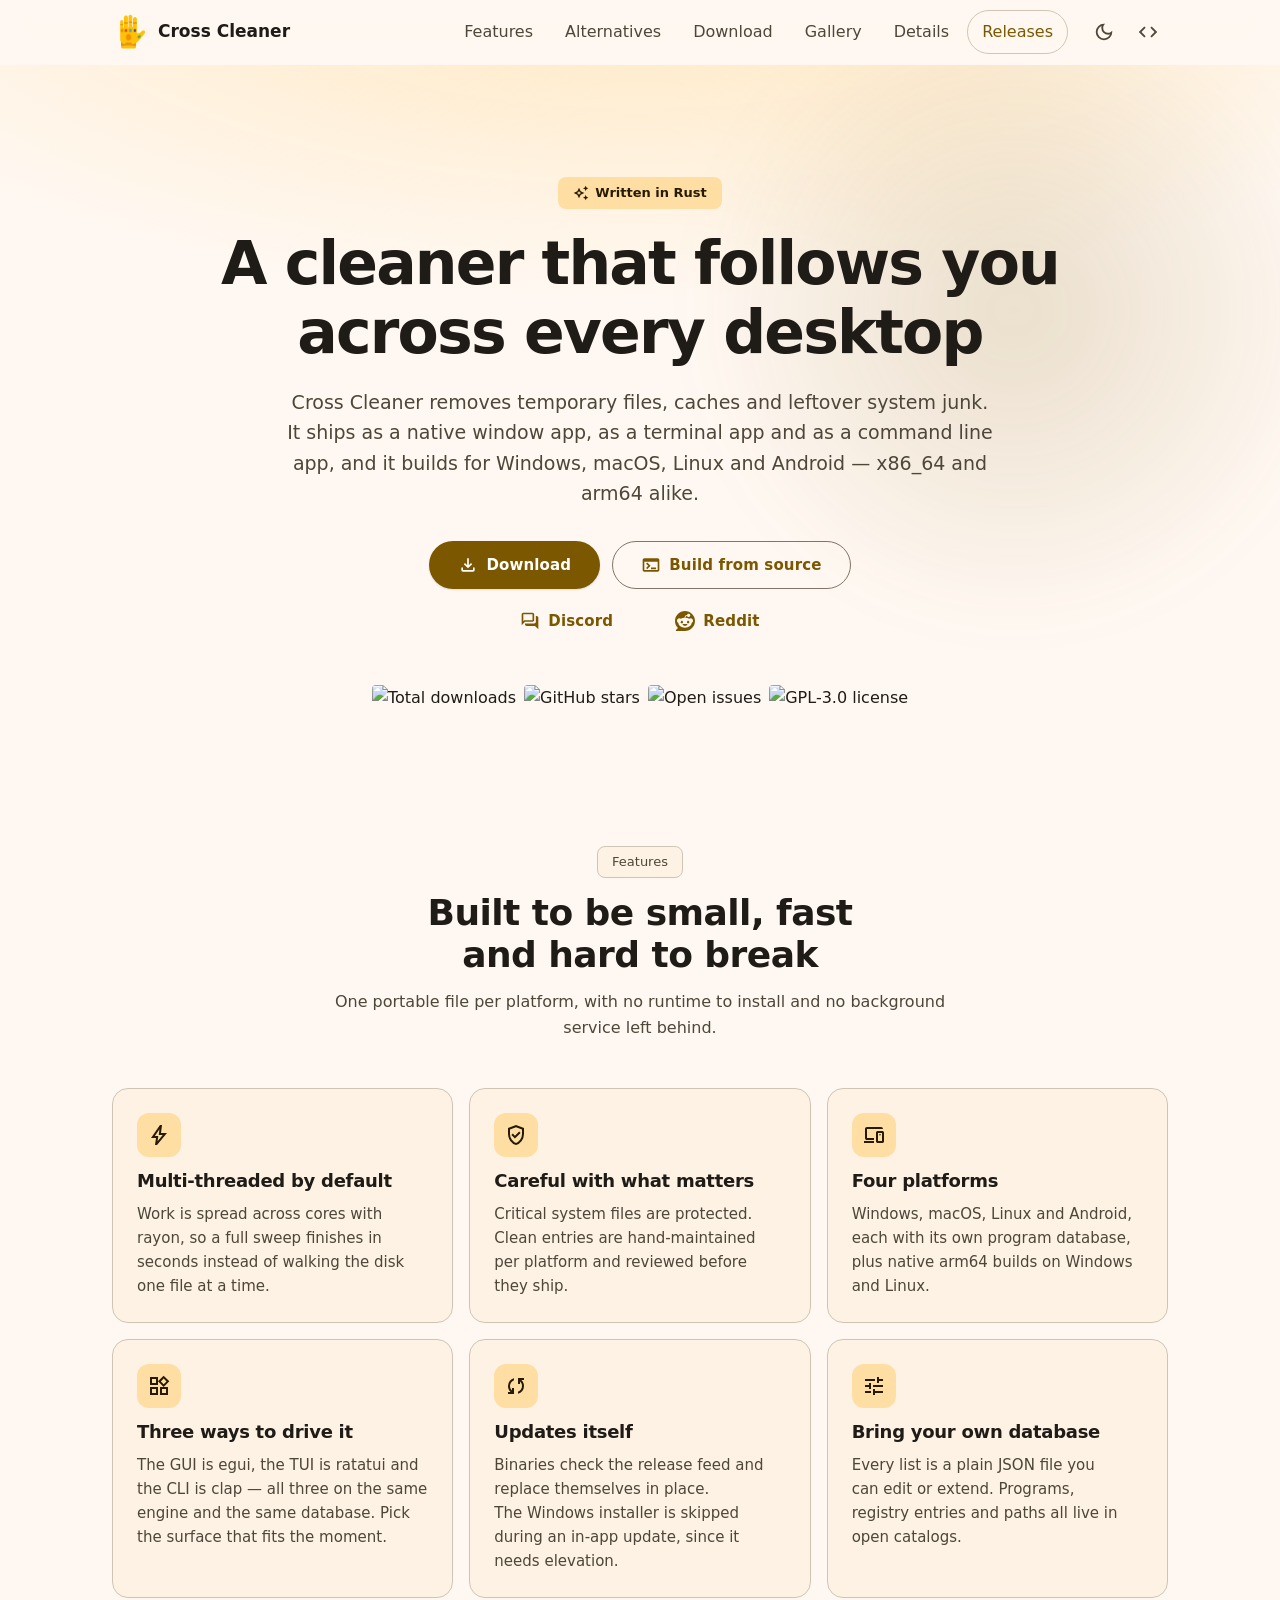
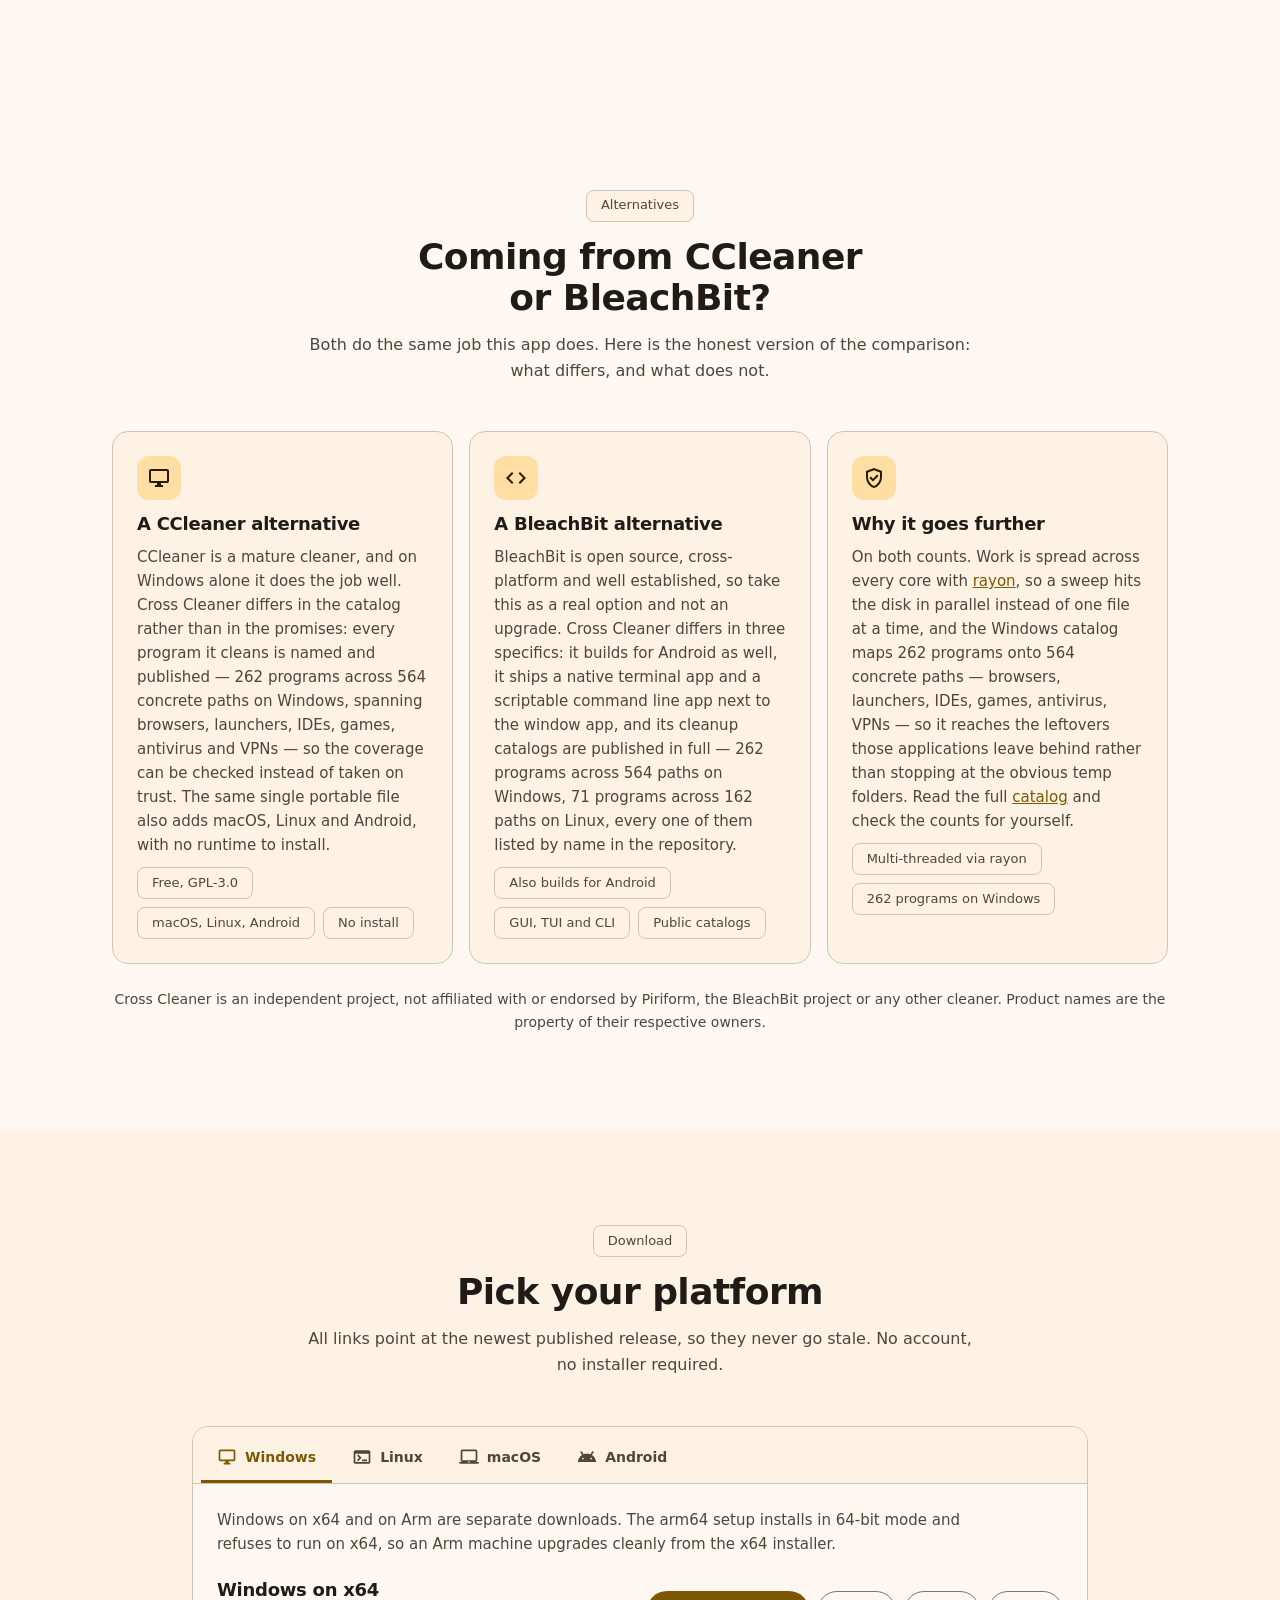
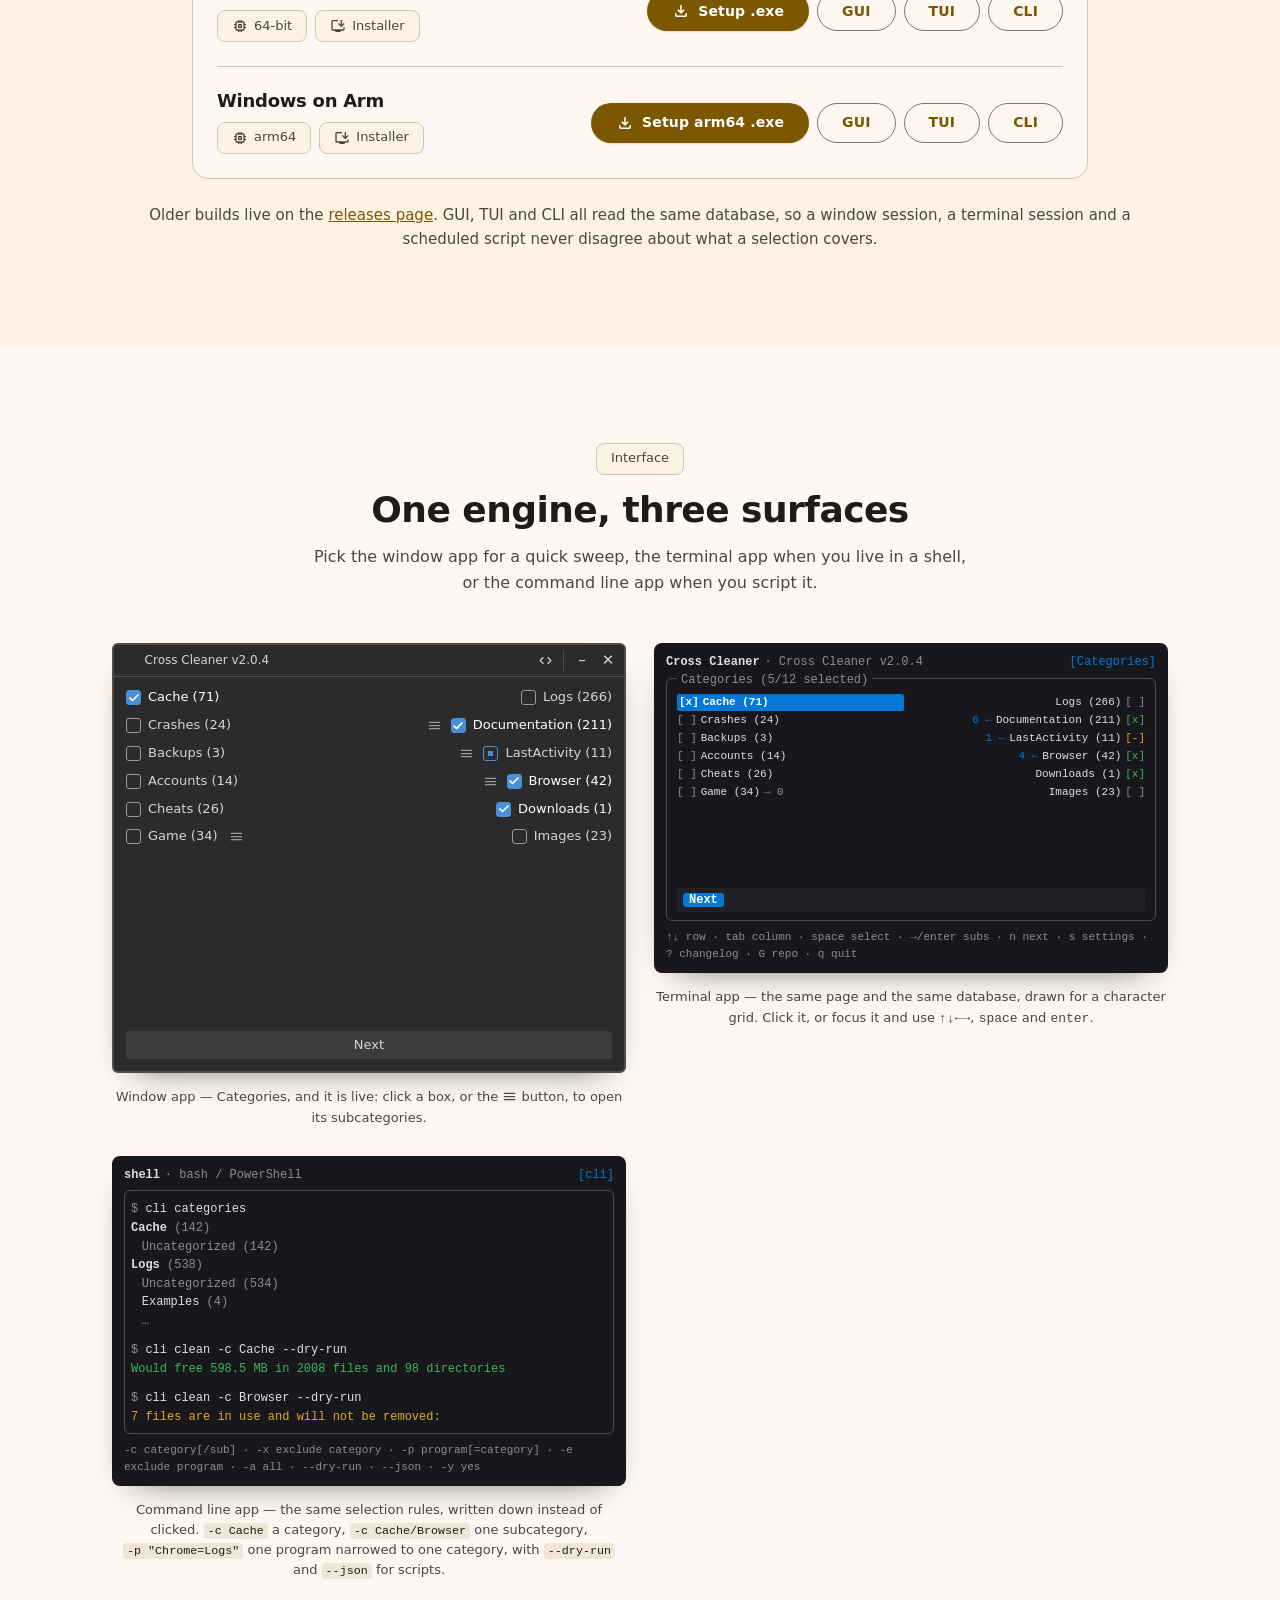
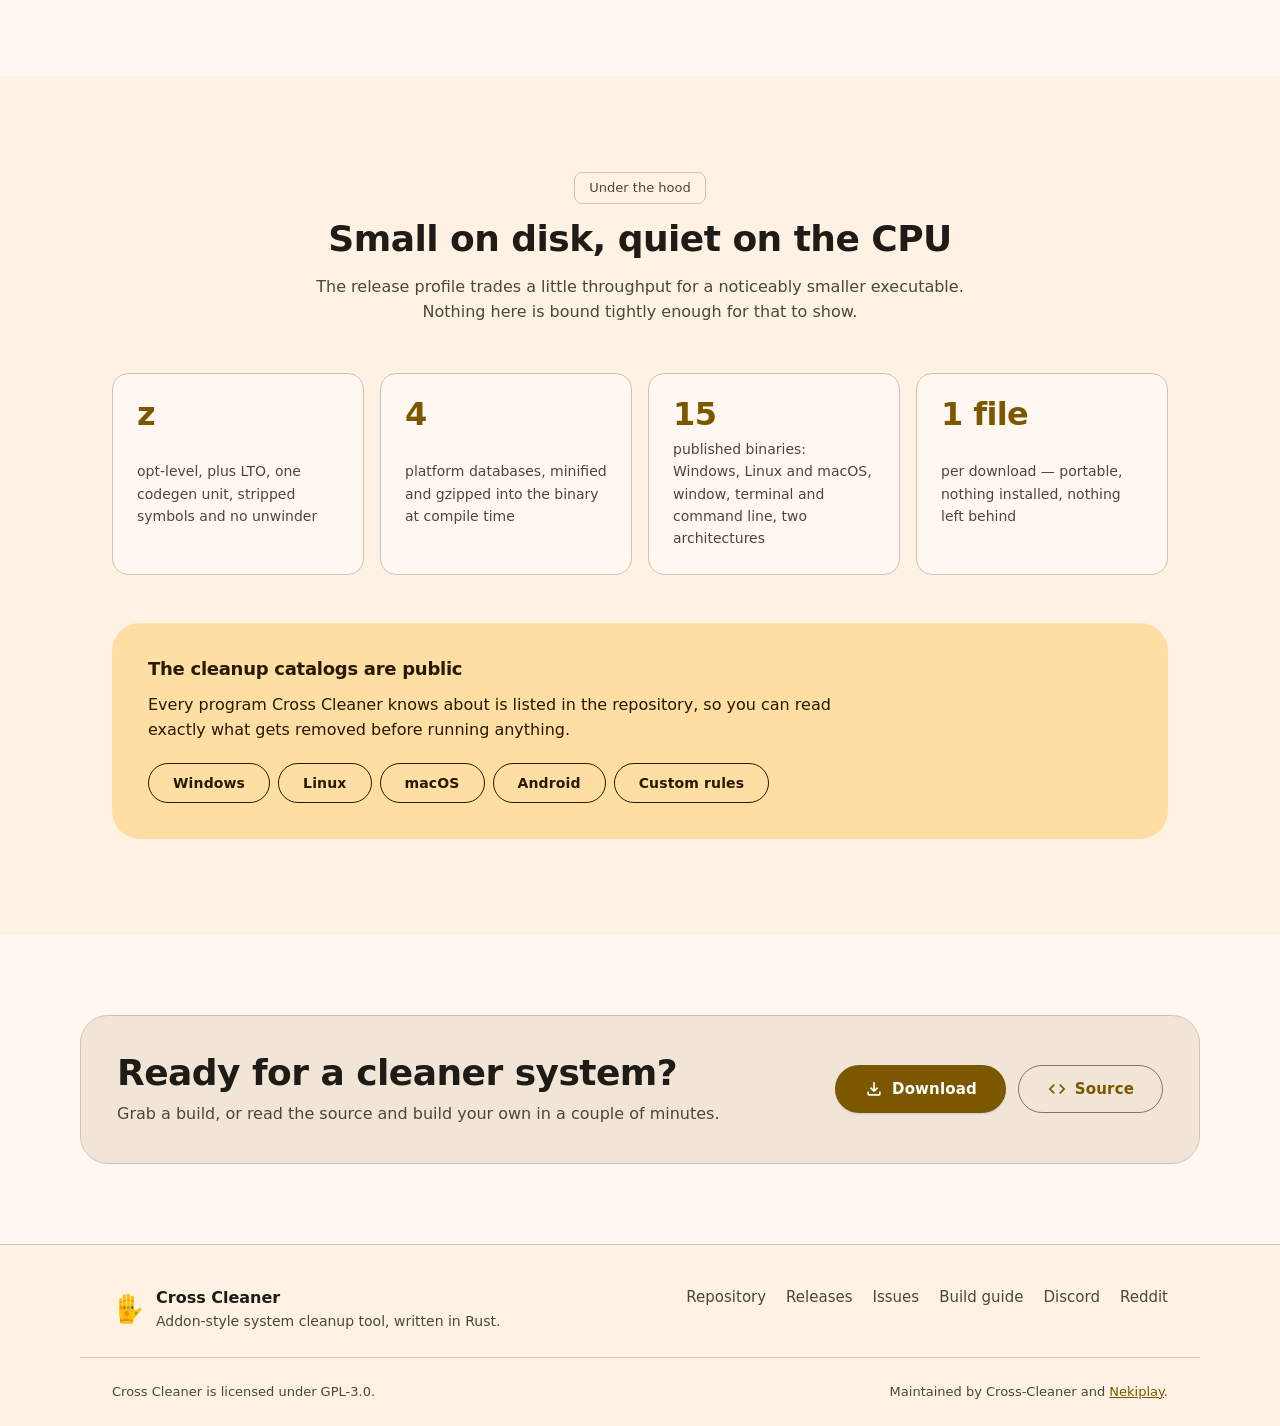
==== index.html @ 39902383 "fix" ====
<!DOCTYPE html>
<html lang="en">
<head>
<meta charset="utf-8">
<meta name="viewport" content="width=device-width, initial-scale=1">
<!-- The title names the two tools people search for when they are already
     looking for a replacement, which is the highest-intent query this page can
     answer. Kept near 50 characters so it survives truncation. -->
<title>Cross Cleaner — CCleaner and BleachBit alternative</title>
<meta name="description" content="A free, open-source CCleaner and BleachBit alternative that removes temporary files, cache and system junk on Windows, macOS, Linux and Android.">

<!-- Keywords, including the "alternative to" queries that describe how people
     actually look for this tool. Google has ignored meta keywords since 2009;
     they are kept because other crawlers still read them, and the same list is
     repeated in the structured data below. Keep it short and honest: stuffing
     it with unrelated terms is what got the tag blacklisted in the first place. -->
<meta name="keywords" content="ccleaner alternative, bleachbit alternative, cross cleaner, system cleaner, disk cleanup, junk file remover, cache cleaner, temporary file remover, windows cleaner, macos cleaner, linux cleaner, android cleaner, portable cleaner, terminal cleaner, command line cleaner, cli cleaner, rust">

<!-- Canonical and indexable: this is the only page on the site, and the
     canonical has to be absolute for crawlers to deduplicate against it. -->
<link rel="canonical" href="https://Cross-Cleaner.github.io">
<meta name="robots" content="index, follow">

<link rel="icon" href="assets/img/icon.png" type="image/png">
<link rel="apple-touch-icon" href="assets/img/icon.png">
<link rel="manifest" href="manifest.webmanifest">
<meta name="theme-color" content="#7B5800">

<!-- Open Graph. Every URL here is absolute: relative og:image and og:url are
     silently dropped by most crawlers, which then cache no preview at all. -->
<meta property="og:type" content="website">
<meta property="og:site_name" content="Cross Cleaner">
<meta property="og:locale" content="en">
<meta property="og:url" content="https://Cross-Cleaner.github.io">
<meta property="og:title" content="Cross Cleaner — CCleaner and BleachBit alternative">
<meta property="og:description" content="A free, open-source alternative to CCleaner and BleachBit that clears temporary files, cache and system junk on Windows, macOS, Linux and Android.">
<meta property="og:image" content="https://Cross-Cleaner.github.io/assets/img/og-image.png">
<meta property="og:image:width" content="1200">
<meta property="og:image:height" content="630">
<meta property="og:image:alt" content="Cross Cleaner — a cross-platform system cleanup tool">

<meta name="twitter:card" content="summary_large_image">
<meta name="twitter:title" content="Cross Cleaner — CCleaner and BleachBit alternative">
<meta name="twitter:description" content="A free, open-source CCleaner and BleachBit alternative for Windows, macOS, Linux and Android. Written in Rust.">
<meta name="twitter:image" content="https://Cross-Cleaner.github.io/assets/img/og-image.png">

<!-- Structured data, so the app can show up as a result rather than as a bare
     link. Version and licence are taken from the repository. -->
<script type="application/ld+json">
{
  "@context": "https://schema.org",
  "@type": "SoftwareApplication",
  "name": "Cross Cleaner",
  "alternateName": "Cross_Cleaner",
  "keywords": "ccleaner alternative, bleachbit alternative, cross cleaner, system cleaner, disk cleanup, junk file remover, cache cleaner, temporary file remover, windows cleaner, macos cleaner, linux cleaner, android cleaner, portable cleaner, terminal cleaner, command line cleaner, cli cleaner, rust",
  "description": "Addon-style system cleanup tool that removes temporary files, cache and other system junk on Windows, macOS, Linux and Android.",
  "url": "https://Cross-Cleaner.github.io",
  "downloadUrl": "https://github.com/Cross-Cleaner/Cross-Cleaner/releases/latest",
  "softwareVersion": "2.0.4",
  "applicationCategory": "UtilitiesApplication",
  "applicationSubCategory": "Disk Cleanup",
  "operatingSystem": "Windows 10, Windows 11, macOS, Linux, Android",
  "programmingLanguage": "Rust",
  "license": "https://github.com/Cross-Cleaner/Cross-Cleaner/blob/main/LICENSE",
  "isAccessibleForFree": true,
  "offers": { "@type": "Offer", "price": "0", "priceCurrency": "USD" },
  "author": { "@type": "Organization", "name": "Cross-Cleaner" },
  "featureList": [
    "Removes temporary files, cache and system junk",
    "Window app, terminal app and command line app",
    "Windows, macOS, Linux and Android",
    "Native x86_64 and arm64 builds",
    "In-app updates",
    "Free and open source under GPL-3.0",
    "Multi-threaded sweeps with rayon for parallel disk access",
    "262 catalogued programs across 564 paths on Windows",
    "Scriptable cleanup with a command line app, including dry runs and JSON output",
    "A lightweight CCleaner alternative",
    "A BleachBit alternative that also covers Android"
  ]
}
</script>

<link rel="stylesheet" href="assets/css/styles.css">
</head>
<body>

<!-- Material Symbols (outlined), inlined so the page never waits on a
     webfont or a CDN. Referenced everywhere as <use href="#i-name">. -->
<svg class="sprite" aria-hidden="true" focusable="false" xmlns="http://www.w3.org/2000/svg">
  <symbol id="i-download" viewBox="0 -960 960 960"><path d="M480-320 280-520l56-58 104 104v-326h80v326l104-104 56 58-200 200ZM240-160q-33 0-56.5-23.5T160-240v-120h80v120h480v-120h80v120q0 33-23.5 56.5T720-160H240Z"/></symbol>
  <symbol id="i-terminal" viewBox="0 -960 960 960"><path d="M160-160q-33 0-56.5-23.5T80-240v-480q0-33 23.5-56.5T160-800h640q33 0 56.5 23.5T880-720v480q0 33-23.5 56.5T800-160H160Zm0-80h640v-400H160v400Zm140-40-56-56 103-104-104-104 57-56 160 160-160 160Zm180 0v-80h240v80H480Z"/></symbol>
  <symbol id="i-forum" viewBox="0 -960 960 960"><path d="M880-80 720-240H320q-33 0-56.5-23.5T240-320v-40h440q33 0 56.5-23.5T760-440v-280h40q33 0 56.5 23.5T880-640v560ZM160-473l47-47h393v-280H160v327ZM80-280v-520q0-33 23.5-56.5T160-880h440q33 0 56.5 23.5T680-800v280q0 33-23.5 56.5T600-440H240L80-280Zm80-240v-280 280Z"/></symbol>
  <!-- Reddit's own mark rather than a Material Symbol: no Material icon
       reads as Reddit the way the logo does, and i-forum is already Discord's.
       Simple Icons (CC0), drawn on a 0 0 24 24 grid instead of the 960 grid the
       symbols above use. A <symbol> keeps its own viewBox, so both scales sit
       side by side without a transform, and fill: currentColor themes it. -->
  <symbol id="i-reddit" viewBox="0 0 24 24"><path d="M12 0C5.373 0 0 5.373 0 12c0 3.314 1.343 6.314 3.515 8.485l-2.286 2.286C.775 23.225 1.097 24 1.738 24H12c6.627 0 12-5.373 12-12S18.627 0 12 0Zm4.388 3.199c1.104 0 1.999.895 1.999 1.999 0 1.105-.895 2-1.999 2-.946 0-1.739-.657-1.947-1.539v.002c-1.147.162-2.032 1.15-2.032 2.341v.007c1.776.067 3.4.567 4.686 1.363.473-.363 1.064-.58 1.707-.58 1.547 0 2.802 1.254 2.802 2.802 0 1.117-.655 2.081-1.601 2.531-.088 3.256-3.637 5.876-7.997 5.876-4.361 0-7.905-2.617-7.998-5.87-.954-.447-1.614-1.415-1.614-2.538 0-1.548 1.255-2.802 2.803-2.802.645 0 1.239.218 1.712.585 1.275-.79 2.881-1.291 4.64-1.365v-.01c0-1.663 1.263-3.034 2.88-3.207.188-.911.993-1.595 1.959-1.595Zm-8.085 8.376c-.784 0-1.459.78-1.506 1.797-.047 1.016.64 1.429 1.426 1.429.786 0 1.371-.369 1.418-1.385.047-1.017-.553-1.841-1.338-1.841Zm7.406 0c-.786 0-1.385.824-1.338 1.841.047 1.017.634 1.385 1.418 1.385.785 0 1.473-.413 1.426-1.429-.046-1.017-.721-1.797-1.506-1.797Zm-3.703 4.013c-.974 0-1.907.048-2.77.135-.147.015-.241.168-.183.305.483 1.154 1.622 1.964 2.953 1.964 1.33 0 2.47-.81 2.953-1.964.057-.137-.037-.29-.184-.305-.863-.087-1.795-.135-2.769-.135Z"/></symbol>
  <symbol id="i-auto_awesome" viewBox="0 -960 960 960"><path d="m760-600-50-110-110-50 110-50 50-110 50 110 110 50-110 50-50 110Zm0 560-50-110-110-50 110-50 50-110 50 110 110 50-110 50-50 110ZM360-160 260-380 40-480l220-100 100-220 100 220 220 100-220 100-100 220Zm0-194 40-86 86-40-86-40-40-86-40 86-86 40 86 40 40 86Zm0-126Z"/></symbol>
  <symbol id="i-bolt" viewBox="0 -960 960 960"><path d="m422-232 207-248H469l29-227-185 267h139l-30 208ZM320-80l40-280H160l360-520h80l-40 320h240L400-80h-80Zm151-390Z"/></symbol>
  <symbol id="i-verified_user" viewBox="0 -960 960 960"><path d="m438-338 226-226-57-57-169 169-84-84-57 57 141 141Zm42 258q-139-35-229.5-159.5T160-516v-244l320-120 320 120v244q0 152-90.5 276.5T480-80Zm0-84q104-33 172-132t68-220v-189l-240-90-240 90v189q0 121 68 220t172 132Zm0-316Z"/></symbol>
  <symbol id="i-devices" viewBox="0 -960 960 960"><path d="M480-540ZM80-160v-80h400v80H80Zm120-120q-33 0-56.5-23.5T120-360v-360q0-33 23.5-56.5T200-800h560q33 0 56.5 23.5T840-720H200v360h280v80H200Zm600 40v-320H640v320h160Zm-180 80q-25 0-42.5-17.5T560-220v-360q0-25 17.5-42.5T620-640h200q25 0 42.5 17.5T880-580v360q0 25-17.5 42.5T820-160H620Zm100-300q13 0 21.5-9t8.5-21q0-13-8.5-21.5T720-520q-12 0-21 8.5t-9 21.5q0 12 9 21t21 9Zm0 60Z"/></symbol>
  <symbol id="i-widgets" viewBox="0 -960 960 960"><path d="M666-440 440-666l226-226 226 226-226 226Zm-546-80v-320h320v320H120Zm400 400v-320h320v320H520Zm-400 0v-320h320v320H120Zm80-480h160v-160H200v160Zm467 48 113-113-113-113-113 113 113 113Zm-67 352h160v-160H600v160Zm-400 0h160v-160H200v160Zm160-400Zm194-65ZM360-360Zm240 0Z"/></symbol>
  <symbol id="i-sync" viewBox="0 -960 960 960"><path d="M160-160v-80h110l-16-14q-52-46-73-105t-21-119q0-111 66.5-197.5T400-790v84q-72 26-116 88.5T240-478q0 45 17 87.5t53 78.5l10 10v-98h80v240H160Zm400-10v-84q72-26 116-88.5T720-482q0-45-17-87.5T650-648l-10-10v98h-80v-240h240v80H690l16 14q49 49 71.5 106.5T800-482q0 111-66.5 197.5T560-170Z"/></symbol>
  <symbol id="i-tune" viewBox="0 -960 960 960"><path d="M440-120v-240h80v80h320v80H520v80h-80Zm-320-80v-80h240v80H120Zm160-160v-80H120v-80h160v-80h80v240h-80Zm160-80v-80h400v80H440Zm160-160v-240h80v80h160v80H680v80h-80Zm-480-80v-80h400v80H120Z"/></symbol>
  <symbol id="i-desktop_windows" viewBox="0 -960 960 960"><path d="M320-120v-80h80v-80H160q-33 0-56.5-23.5T80-360v-400q0-33 23.5-56.5T160-840h640q33 0 56.5 23.5T880-760v400q0 33-23.5 56.5T800-280H560v80h80v80H320ZM160-360h640v-400H160v400Zm0 0v-400 400Z"/></symbol>
  <symbol id="i-laptop_mac" viewBox="0 -960 960 960"><path d="M80-160q-33 0-56.5-23.5T0-240h160q-33 0-56.5-23.5T80-320v-440q0-33 23.5-56.5T160-840h640q33 0 56.5 23.5T880-760v440q0 33-23.5 56.5T800-240h160q33 0 56.5 23.5T880-160H80Zm428.5-51.5Q520-223 520-240t-11.5-28.5Q497-280 480-280t-28.5 11.5Q440-257 440-240t11.5 28.5Q463-200 480-200t28.5-11.5ZM160-320h640v-440H160v440Zm0 0v-440 440Z"/></symbol>
  <symbol id="i-android" viewBox="0 -960 960 960"><path d="M40-240q10-105 64-191t139-140l-77-129q-9-14-4.5-30t18.5-24q14-9 30-5t24 18l80 133q38-16 79.5-24t86.5-8q45 0 86.5 8t79.5 24l80-133q8-14 24-18t30 5q14 8 18 24t-4 30l-77 129q85 54 139 140t64 191H40Zm680.5-151.5Q722-409 711-426t-27-22q-16-5-29 4t-15 26q-2 17 9 34t27.5 22.5Q693-356 706-365t14.5-26.5ZM284-362q16-5 27-22t9.5-34.5Q319-436 306-445t-29.5-3.5Q260-443 249-426t-9 34q2 17 15 26t29 4Z"/></symbol>
  <symbol id="i-memory" viewBox="0 -960 960 960"><path d="M360-360v-240h240v240H360Zm80-80h80v-80h-80v80Zm-80 320v-80h-80q-33 0-56.5-23.5T200-280v-80h-80v-80h80v-80h-80v-80h80v-80q0-33 23.5-56.5T280-760h80v-80h80v80h80v-80h80v80h80q33 0 56.5 23.5T760-680v80h80v80h-80v80h80v80h-80v80q0 33-23.5 56.5T680-200h-80v80h-80v-80h-80v80h-80Zm320-160v-400H280v400h400ZM480-480Z"/></symbol>
  <symbol id="i-install_desktop" viewBox="0 -960 960 960"><path d="M320-120v-80H160q-33 0-56.5-23.5T80-280v-480q0-33 23.5-56.5T160-840h320v80H160v480h640v-120h80v120q0 33-23.5 56.5T800-200H640v80H320Zm360-280L480-600l56-56 104 103v-287h80v287l104-103 56 56-200 200Z"/></symbol>
  <symbol id="i-phone_android" viewBox="0 -960 960 960"><path d="M280-40q-33 0-56.5-23.5T200-120v-720q0-33 23.5-56.5T280-920h400q33 0 56.5 23.5T760-840v124q18 7 29 22t11 34v80q0 19-11 34t-29 22v404q0 33-23.5 56.5T680-40H280Zm0-80h400v-720H280v720Zm0 0v-720 720Zm228.5-51.5Q520-183 520-200t-11.5-28.5Q497-240 480-240t-28.5 11.5Q440-217 440-200t11.5 28.5Q463-160 480-160t28.5-11.5Z"/></symbol>
  <symbol id="i-light_mode" viewBox="0 -960 960 960"><path d="M565-395q35-35 35-85t-35-85q-35-35-85-35t-85 35q-35 35-35 85t35 85q35 35 85 35t85-35Zm-226.5 56.5Q280-397 280-480t58.5-141.5Q397-680 480-680t141.5 58.5Q680-563 680-480t-58.5 141.5Q563-280 480-280t-141.5-58.5ZM200-440H40v-80h160v80Zm720 0H760v-80h160v80ZM440-760v-160h80v160h-80Zm0 720v-160h80v160h-80ZM256-650l-101-97 57-59 96 100-52 56Zm492 496-97-101 53-55 101 97-57 59Zm-98-550 97-101 59 57-100 96-56-52ZM154-212l101-97 55 53-97 101-59-57Zm326-268Z"/></symbol>
  <symbol id="i-dark_mode" viewBox="0 -960 960 960"><path d="M480-120q-150 0-255-105T120-480q0-150 105-255t255-105q14 0 27.5 1t26.5 3q-41 29-65.5 75.5T444-660q0 90 63 153t153 63q55 0 101-24.5t75-65.5q2 13 3 26.5t1 27.5q0 150-105 255T480-120Zm0-80q88 0 158-48.5T740-375q-20 5-40 8t-40 3q-123 0-209.5-86.5T364-660q0-20 3-40t8-40q-78 32-126.5 102T200-480q0 116 82 198t198 82Zm-10-270Z"/></symbol>
  <symbol id="i-code" viewBox="0 -960 960 960"><path d="M320-240 80-480l240-240 57 57-184 184 183 183-56 56Zm320 0-57-57 184-184-183-183 56-56 240 240-240 240Z"/></symbol>
  <symbol id="i-menu" viewBox="0 -960 960 960"><path d="M120-240v-80h720v80H120Zm0-200v-80h720v80H120Zm0-200v-80h720v80H120Z"/></symbol>
  <symbol id="i-close" viewBox="0 -960 960 960"><path d="m256-200-56-56 224-224-224-224 56-56 224 224 224-224 56 56-224 224 224 224-56 56-224-224-224 224Z"/></symbol>
</svg>

<a class="skip-link" href="#main">Skip to content</a>

<header class="app-bar" id="app-bar">
  <div class="app-bar__inner">
    <a class="brand" href="#top">
      <img class="brand__logo" src="assets/img/icon.png" alt="" width="36" height="36">
      <span class="brand__name">Cross&nbsp;Cleaner</span>
    </a>

    <nav class="nav" id="nav" aria-label="Main">
      <a href="#features">Features</a>
      <a href="#alternatives">Alternatives</a>
      <a href="#download">Download</a>
      <a href="#gallery">Gallery</a>
      <a href="#under-the-hood">Details</a>
      <a class="nav__cta" href="https://github.com/Cross-Cleaner/Cross-Cleaner/releases/latest" rel="noopener">Releases</a>
    </nav>

    <div class="app-bar__actions">
      <button class="icon-btn" id="theme-toggle" type="button" aria-label="Switch theme" title="Switch theme">
        <svg class="icon" aria-hidden="true"><use id="theme-icon" href="#i-light_mode"></use></svg>
      </button>
      <a class="icon-btn" href="https://github.com/Cross-Cleaner/Cross-Cleaner" rel="noopener" aria-label="Cross Cleaner on GitHub" title="GitHub">
        <svg class="icon" aria-hidden="true"><use href="#i-code"></use></svg>
      </a>
      <button class="icon-btn nav-toggle" id="nav-toggle" type="button" aria-label="Open menu" aria-expanded="false" aria-controls="nav">
        <svg class="icon" aria-hidden="true"><use id="nav-icon" href="#i-menu"></use></svg>
      </button>
    </div>
  </div>
  <div class="scroll-progress" id="scroll-progress" aria-hidden="true"><span></span></div>
</header>

<main id="main">

  <!-- ── Hero ─────────────────────────────────────────────── -->
  <section class="hero" id="top">
    <div class="hero__glow" aria-hidden="true"></div>
    <div class="wrap hero__inner">
      <span class="chip chip--eyebrow">
        <svg class="icon" aria-hidden="true"><use href="#i-auto_awesome"></use></svg>
        Written in Rust
      </span>

      <h1 class="hero__title">A cleaner that follows you<br>across every desktop</h1>

      <p class="hero__lead">
        Cross Cleaner removes temporary files, caches and leftover system junk.
        It ships as a native window app, as a terminal app and as a command line
        app, and it builds for Windows, macOS, Linux and Android &mdash; x86_64
        and arm64 alike.
      </p>

      <div class="hero__actions">
        <a class="btn btn--filled btn--lg" href="#download">
          <svg class="icon" aria-hidden="true"><use href="#i-download"></use></svg>Download
        </a>
        <a class="btn btn--outlined btn--lg" href="https://github.com/Cross-Cleaner/Cross-Cleaner" rel="noopener">
          <svg class="icon" aria-hidden="true"><use href="#i-terminal"></use></svg>Build from source
        </a>
        </div>

      <!-- Community links sit on their own row under the two primary actions:
           four buttons on one line crowds the pair that actually matter, and the
           text buttons are quieter by design. -->
      <div class="hero__community">
        <a class="btn btn--text btn--lg" href="https://discord.gg/wmJdUBaztX" rel="noopener">
          <svg class="icon" aria-hidden="true"><use href="#i-forum"></use></svg>Discord
        </a>
        <a class="btn btn--text btn--lg" href="https://www.reddit.com/r/Cross_Cleaner" rel="noopener">
          <svg class="icon" aria-hidden="true"><use href="#i-reddit"></use></svg>Reddit
        </a>
      </div>

      <ul class="badges" aria-label="Project status">
        <li><img src="https://img.shields.io/github/downloads/Cross-Cleaner/Cross-Cleaner/total?label=downloads" alt="Total downloads" loading="lazy"></li>
        <li><img src="https://badgen.net/github/stars/Cross-Cleaner/Cross-Cleaner" alt="GitHub stars" loading="lazy"></li>
        <li><img src="https://img.shields.io/github/issues/Cross-Cleaner/Cross-Cleaner" alt="Open issues" loading="lazy"></li>
        <li><img src="https://img.shields.io/github/license/Cross-Cleaner/Cross-Cleaner?label=license" alt="GPL-3.0 license" loading="lazy"></li>
      </ul>
    </div>
  </section>

  <!-- ── Features ─────────────────────────────────────────── -->
  <section class="section" id="features">
    <div class="wrap">
      <header class="section__head reveal">
        <span class="chip">Features</span>
        <h2>Built to be small, fast and hard to break</h2>
        <p>
          One portable file per platform, with no runtime to install and no
          background service left behind.
        </p>
      </header>

      <div class="grid grid--3">
        <article class="card reveal">
          <span class="card__icon"><svg class="icon" aria-hidden="true"><use href="#i-bolt"></use></svg></span>
          <h3>Multi-threaded by default</h3>
          <p>Work is spread across cores with rayon, so a full sweep finishes in seconds instead of walking the disk one file at a time.</p>
        </article>

        <article class="card reveal">
          <span class="card__icon"><svg class="icon" aria-hidden="true"><use href="#i-verified_user"></use></svg></span>
          <h3>Careful with what matters</h3>
          <p>Critical system files are protected. Clean entries are hand-maintained per platform and reviewed before they ship.</p>
        </article>

        <article class="card reveal">
          <span class="card__icon"><svg class="icon" aria-hidden="true"><use href="#i-devices"></use></svg></span>
          <h3>Four platforms</h3>
          <p>Windows, macOS, Linux and Android, each with its own program database, plus native arm64 builds on Windows and Linux.</p>
        </article>

        <article class="card reveal">
          <span class="card__icon"><svg class="icon" aria-hidden="true"><use href="#i-widgets"></use></svg></span>
          <h3>Three ways to drive it</h3>
          <p>The GUI is egui, the TUI is ratatui and the CLI is clap &mdash; all three on the same engine and the same database. Pick the surface that fits the moment.</p>
        </article>

        <article class="card reveal">
          <span class="card__icon"><svg class="icon" aria-hidden="true"><use href="#i-sync"></use></svg></span>
          <h3>Updates itself</h3>
          <p>Binaries check the release feed and replace themselves in place. The Windows installer is skipped during an in-app update, since it needs elevation.</p>
        </article>

        <article class="card reveal">
          <span class="card__icon"><svg class="icon" aria-hidden="true"><use href="#i-tune"></use></svg></span>
          <h3>Bring your own database</h3>
          <p>Every list is a plain JSON file you can edit or extend. Programs, registry entries and paths all live in open catalogs.</p>
        </article>
      </div>
    </div>
  </section>

  <!-- ── Alternatives ───────────────────────────────────────────────
       A large share of the searches this page can win are people
       comparing Cross Cleaner with the cleaner they already know, so the
       comparison gets its own section instead of a footnote. Both
       projects are named as plain text: no logos, no implied endorsement,
       and every claim is about this project rather than about them.
       BleachBit in particular gets told plainly that it is a fine
       choice, because a page that only ever ranks by trampling its
       competitors reads as spam to everyone and to the search engines. -->
  <section class="section" id="alternatives">
    <div class="wrap">
      <header class="section__head reveal">
        <span class="chip">Alternatives</span>
        <h2>Coming from CCleaner or BleachBit?</h2>
        <p>
          Both do the same job this app does. Here is the honest version of
          the comparison: what differs, and what does not.
        </p>
      </header>

      <div class="grid grid--3">
        <article class="card reveal">
          <span class="card__icon"><svg class="icon" aria-hidden="true"><use href="#i-desktop_windows"></use></svg></span>
          <h3>A CCleaner alternative</h3>
          <p>
            CCleaner is a mature cleaner, and on Windows alone it does the job
            well. Cross Cleaner differs in the catalog rather than in the
            promises: every program it cleans is named and published &mdash; 262
            programs across 564 concrete paths on Windows, spanning browsers,
            launchers, IDEs, games, antivirus and VPNs &mdash; so the coverage
            can be checked instead of taken on trust. The same single portable
            file also adds macOS, Linux and Android, with no runtime to install.
          </p>
          <div class="chips">
            <span class="chip">Free, GPL-3.0</span>
            <span class="chip">macOS, Linux, Android</span>
            <span class="chip">No install</span>
          </div>
        </article>

        <article class="card reveal">
          <span class="card__icon"><svg class="icon" aria-hidden="true"><use href="#i-code"></use></svg></span>
          <h3>A BleachBit alternative</h3>
          <p>
            BleachBit is open source, cross-platform and well established, so
            take this as a real option and not an upgrade. Cross Cleaner
            differs in three specifics: it builds for Android as well, it
            ships a native terminal app and a scriptable command line app next
            to the window app, and its cleanup catalogs are published in full
            &mdash; 262 programs across 564 paths on Windows, 71 programs across
            162 paths on Linux, every one of them listed by name in the
            repository.
          </p>
          <div class="chips">
            <span class="chip">Also builds for Android</span>
            <span class="chip">GUI, TUI and CLI</span>
            <span class="chip">Public catalogs</span>
          </div>
        </article>

        <article class="card reveal">
          <span class="card__icon"><svg class="icon" aria-hidden="true"><use href="#i-verified_user"></use></svg></span>
          <h3>Why it goes further</h3>
          <p>
            On both counts. Work is spread across every core with
            <a href="https://github.com/Cross-Cleaner/Cross-Cleaner" rel="noopener">rayon</a>,
            so a sweep hits the disk in parallel instead of one file at a time,
            and the Windows catalog maps 262 programs onto 564 concrete paths
            &mdash; browsers, launchers, IDEs, games, antivirus, VPNs &mdash;
            so it reaches the leftovers those applications leave behind rather
            than stopping at the obvious temp folders. Read the full
            <a href="https://github.com/Cross-Cleaner/Cross-Cleaner/blob/main/LIST_WINDOWS.md" rel="noopener">catalog</a>
            and check the counts for yourself.
          </p>
          <div class="chips">
            <span class="chip">Multi-threaded via rayon</span>
            <span class="chip">262 programs on Windows</span>
          </div>
        </article>
      </div>

      <!-- The counts live inside the cards rather than in a block of their
           own. They come from the published catalogs, which are regenerated
           from the database itself, so the figures are real and checkable.
           Scope note, since it limits the claim above: the program counts
           are Windows and Linux only. macOS is 1 program / 6 paths and
           Android is 3 / 7, so "cleans more" is true of the Windows and
           Linux catalogs and must not be read as covering all four
           platforms. No speed figure is published anywhere in the repo, so
           the speed claim is made from the implementation (multi-threaded
           work, parallel disk access) instead of a benchmark that does not
           exist. What is claimed about the competitors is deliberately
           absent: neither ships a comparable per-program list, so there is
           nothing on record to compare counts against. -->
      <p class="section__note reveal">
        Cross Cleaner is an independent project, not affiliated with or
        endorsed by Piriform, the BleachBit project or any other cleaner.
        Product names are the property of their respective owners.
      </p>
    </div>
  </section>

  <!-- ── Download ─────────────────────────────────────────── -->
  <section class="section section--alt" id="download">
    <div class="wrap">
      <header class="section__head reveal">
        <span class="chip">Download</span>
        <h2>Pick your platform</h2>
        <p>
          All links point at the newest published release, so they never go
          stale. No account, no installer required.
        </p>
      </header>

      <div class="download reveal">
        <div class="tabs" role="tablist" aria-label="Platforms">
          <button class="tab" type="button" role="tab" id="tab-windows"
                  aria-controls="panel-windows" aria-selected="true" tabindex="0">
            <svg class="icon" aria-hidden="true"><use href="#i-desktop_windows"></use></svg>Windows
          </button>
          <button class="tab" type="button" role="tab" id="tab-linux"
                  aria-controls="panel-linux" aria-selected="false" tabindex="-1">
            <svg class="icon" aria-hidden="true"><use href="#i-terminal"></use></svg>Linux
          </button>
          <button class="tab" type="button" role="tab" id="tab-macos"
                  aria-controls="panel-macos" aria-selected="false" tabindex="-1">
            <svg class="icon" aria-hidden="true"><use href="#i-laptop_mac"></use></svg>macOS
          </button>
          <button class="tab" type="button" role="tab" id="tab-android"
                  aria-controls="panel-android" aria-selected="false" tabindex="-1">
            <svg class="icon" aria-hidden="true"><use href="#i-android"></use></svg>Android
          </button>
        </div>

        <div class="download__panel" role="tabpanel" id="panel-windows" aria-labelledby="tab-windows">
          <p class="download__note">
            Windows on x64 and on Arm are separate downloads. The arm64 setup
            installs in 64-bit mode and refuses to run on x64, so an Arm machine
            upgrades cleanly from the x64 installer.
          </p>
          <div class="download__row">
            <div class="download__kind">
              <h3>Windows on x64</h3>
              <div class="chips">
                <span class="chip"><svg class="icon" aria-hidden="true"><use href="#i-memory"></use></svg>64-bit</span>
                <span class="chip"><svg class="icon" aria-hidden="true"><use href="#i-install_desktop"></use></svg>Installer</span>
              </div>
            </div>
            <div class="download__links">
              <a class="btn btn--filled" href="https://github.com/Cross-Cleaner/Cross-Cleaner/releases/latest/download/Cross_Cleaner_Setup.exe" rel="noopener">
                <svg class="icon" aria-hidden="true"><use href="#i-download"></use></svg>Setup .exe
              </a>
              <a class="btn btn--outlined" href="https://github.com/Cross-Cleaner/Cross-Cleaner/releases/latest/download/Windows-Cross_Cleaner_GUI.exe" rel="noopener">GUI</a>
              <a class="btn btn--outlined" href="https://github.com/Cross-Cleaner/Cross-Cleaner/releases/latest/download/Windows-Cross_Cleaner_TUI.exe" rel="noopener">TUI</a>
              <a class="btn btn--outlined" href="https://github.com/Cross-Cleaner/Cross-Cleaner/releases/latest/download/Windows-Cross_Cleaner_CLI.exe" rel="noopener">CLI</a>
            </div>
          </div>

          <hr class="divider">

          <div class="download__row">
            <div class="download__kind">
              <h3>Windows on Arm</h3>
              <div class="chips">
                <span class="chip"><svg class="icon" aria-hidden="true"><use href="#i-memory"></use></svg>arm64</span>
                <span class="chip"><svg class="icon" aria-hidden="true"><use href="#i-install_desktop"></use></svg>Installer</span>
              </div>
            </div>
            <div class="download__links">
              <a class="btn btn--filled" href="https://github.com/Cross-Cleaner/Cross-Cleaner/releases/latest/download/Cross_Cleaner_Setup_Arm64.exe" rel="noopener">
                <svg class="icon" aria-hidden="true"><use href="#i-download"></use></svg>Setup arm64 .exe
              </a>
              <a class="btn btn--outlined" href="https://github.com/Cross-Cleaner/Cross-Cleaner/releases/latest/download/Windows-Arm64-Cross_Cleaner_GUI.exe" rel="noopener">GUI</a>
              <a class="btn btn--outlined" href="https://github.com/Cross-Cleaner/Cross-Cleaner/releases/latest/download/Windows-Arm64-Cross_Cleaner_TUI.exe" rel="noopener">TUI</a>
              <a class="btn btn--outlined" href="https://github.com/Cross-Cleaner/Cross-Cleaner/releases/latest/download/Windows-Arm64-Cross_Cleaner_CLI.exe" rel="noopener">CLI</a>
            </div>
          </div>
        </div>

        <div class="download__panel" role="tabpanel" id="panel-linux" aria-labelledby="tab-linux" hidden>
          <p class="download__note">
            Portable binaries, or ready-made packages: the .deb installs through
            apt, the AppImage runs in place. Audio needs ALSA headers only if you
            build from source. The packages are built without self-update on
            purpose, so apt owns the installed version and upgrades go through
            the package manager.
          </p>
          <div class="download__row">
            <div class="download__kind">
              <h3>Linux on x86_64</h3>
              <div class="chips">
                <span class="chip"><svg class="icon" aria-hidden="true"><use href="#i-memory"></use></svg>64-bit</span>
              </div>
            </div>
            <div class="download__links">
              <a class="btn btn--filled" href="https://github.com/Cross-Cleaner/Cross-Cleaner/releases/latest/download/Linux-Cross_Cleaner_GUI" rel="noopener">
                <svg class="icon" aria-hidden="true"><use href="#i-download"></use></svg>GUI
              </a>
              <a class="btn btn--outlined" href="https://github.com/Cross-Cleaner/Cross-Cleaner/releases/latest/download/Linux-Cross_Cleaner_TUI" rel="noopener">TUI</a>
              <a class="btn btn--outlined" href="https://github.com/Cross-Cleaner/Cross-Cleaner/releases/latest/download/Linux-Cross_Cleaner_CLI" rel="noopener">CLI</a>
              <a class="btn btn--outlined" href="https://github.com/Cross-Cleaner/Cross-Cleaner/releases/latest/download/cross-cleaner-x86_64.AppImage" rel="noopener">
                <svg class="icon" aria-hidden="true"><use href="#i-download"></use></svg>AppImage
              </a>
              <a class="btn btn--outlined" href="https://github.com/Cross-Cleaner/Cross-Cleaner/releases/latest/download/cross-cleaner_amd64.deb" rel="noopener">
                <svg class="icon" aria-hidden="true"><use href="#i-install_desktop"></use></svg>.deb
              </a>
            </div>
          </div>

          <hr class="divider">

          <div class="download__row">
            <div class="download__kind">
              <h3>Linux on arm64</h3>
              <div class="chips">
                <span class="chip"><svg class="icon" aria-hidden="true"><use href="#i-memory"></use></svg>arm64</span>
                <span class="chip"><svg class="icon" aria-hidden="true"><use href="#i-memory"></use></svg>Raspberry Pi 4+</span>
              </div>
            </div>
            <div class="download__links">
              <a class="btn btn--filled" href="https://github.com/Cross-Cleaner/Cross-Cleaner/releases/latest/download/Linux-Arm64-Cross_Cleaner_GUI" rel="noopener">
                <svg class="icon" aria-hidden="true"><use href="#i-download"></use></svg>GUI
              </a>
              <a class="btn btn--outlined" href="https://github.com/Cross-Cleaner/Cross-Cleaner/releases/latest/download/Linux-Arm64-Cross_Cleaner_TUI" rel="noopener">TUI</a>
              <a class="btn btn--outlined" href="https://github.com/Cross-Cleaner/Cross-Cleaner/releases/latest/download/Linux-Arm64-Cross_Cleaner_CLI" rel="noopener">CLI</a>
              <a class="btn btn--outlined" href="https://github.com/Cross-Cleaner/Cross-Cleaner/releases/latest/download/cross-cleaner-aarch64.AppImage" rel="noopener">
                <svg class="icon" aria-hidden="true"><use href="#i-download"></use></svg>AppImage
              </a>
              <a class="btn btn--outlined" href="https://github.com/Cross-Cleaner/Cross-Cleaner/releases/latest/download/cross-cleaner_arm64.deb" rel="noopener">
                <svg class="icon" aria-hidden="true"><use href="#i-install_desktop"></use></svg>.deb
              </a>
            </div>
          </div>
        </div>

        <div class="download__panel" role="tabpanel" id="panel-macos" aria-labelledby="tab-macos" hidden>
          <p class="download__note">
            macOS is arm64 only. The app is unsigned and not notarized, so
            Gatekeeper will ask before the first launch.
          </p>
          <div class="download__row">
            <div class="download__kind">
              <h3>macOS on Apple silicon</h3>
              <div class="chips">
                <span class="chip"><svg class="icon" aria-hidden="true"><use href="#i-memory"></use></svg>arm64</span>
              </div>
            </div>
            <div class="download__links">
              <a class="btn btn--filled" href="https://github.com/Cross-Cleaner/Cross-Cleaner/releases/latest/download/MacOS-Arm64-Cross_Cleaner_GUI" rel="noopener">
                <svg class="icon" aria-hidden="true"><use href="#i-download"></use></svg>GUI
              </a>
              <a class="btn btn--outlined" href="https://github.com/Cross-Cleaner/Cross-Cleaner/releases/latest/download/MacOS-Arm64-Cross_Cleaner_TUI" rel="noopener">TUI</a>
              <a class="btn btn--outlined" href="https://github.com/Cross-Cleaner/Cross-Cleaner/releases/latest/download/MacOS-Arm64-Cross_Cleaner_CLI" rel="noopener">CLI</a>
            </div>
          </div>
        </div>

        <div class="download__panel" role="tabpanel" id="panel-android" aria-labelledby="tab-android" hidden>
          <p class="download__note">
            One APK covering every Android ABI. It lists apps and their caches to
            clear, and cannot update itself in place.
          </p>
          <div class="download__row">
            <div class="download__kind">
              <h3>Android</h3>
              <div class="chips">
                <span class="chip"><svg class="icon" aria-hidden="true"><use href="#i-phone_android"></use></svg>APK</span>
                <span class="chip"><svg class="icon" aria-hidden="true"><use href="#i-memory"></use></svg>arm64-v8a, armeabi-v7a, x86, x86_64</span>
              </div>
            </div>
            <div class="download__links">
              <a class="btn btn--filled" href="https://github.com/Cross-Cleaner/Cross-Cleaner/releases/latest/download/Cross_Cleaner_Android.apk" rel="noopener">
                <svg class="icon" aria-hidden="true"><use href="#i-download"></use></svg>APK
              </a>
            </div>
          </div>
        </div>
      </div>

      <p class="download__footer reveal">
        Older builds live on the
        <a href="https://github.com/Cross-Cleaner/Cross-Cleaner/releases" rel="noopener">releases page</a>.
        GUI, TUI and CLI all read the same database, so a window session, a
        terminal session and a scheduled script never disagree about what a
        selection covers.
      </p>
    </div>
  </section>

  <!-- ── Gallery ──────────────────────────────────────────── -->
  <section class="section" id="gallery">
    <div class="wrap">
      <header class="section__head reveal">
        <span class="chip">Interface</span>
        <h2>One engine, three surfaces</h2>
        <p>Pick the window app for a quick sweep, the terminal app when you
          live in a shell, or the command line app when you script it.</p>
      </header>

      <div class="gallery">
        <!-- Window app, Categories page. Layout mirrors
             crates/gui/src/pages/main.rs: a custom 32px title bar, two
             columns of tristate checkboxes (the rightmost laid out
             right-to-left), and a full-width Next button pinned to the
             bottom. Category labels and counts are the real ones, in the
             order crates/appcore/src/app.rs sorts them. -->
        <figure class="mock reveal">
          <div class="win">
            <div class="win__bar">
              <!-- Title on the left, window controls on the right: exactly two
                   flex groups. With three children the title became the middle
                   one and space-between sent it to the centre. The back button
                   keeps its slot when hidden, so the title never shifts. -->
              <span class="win__start">
                <button class="win__back" id="gui-back" type="button" aria-label="Back to categories" data-visible="false">&#8592;</button>
                <span class="win__title">Cross Cleaner v2.0.4</span>
              </span>
              <span class="win__controls">
                <svg class="icon" aria-hidden="true"><use href="#i-code"></use></svg>
                <span class="win__sep"></span>
                <span class="win__glyph">&#8211;</span>
                <span class="win__glyph">&#10005;</span>
              </span>
            </div>

            <div class="win__main">
              <!-- Heading, separator and search stay put; only the list below
                   scrolls, which is what split_list_and_button() does. -->
              <div class="win__head" id="gui-head"></div>
              <div class="win__body" id="gui-body">
                <div class="win__cols" id="gui-cols">
                  <div class="win__col" id="gui-left">
                    <span class="gcell"><i class="gchk is-on"></i>Cache (71)</span>
                    <span class="gcell"><i class="gchk"></i>Logs (266)</span>
                    <span class="gcell"><i class="gchk"></i>Crashes (24)</span>
                    <span class="gcell"><i class="gchk is-on"></i>Documentation (211)<svg class="gmenu" aria-hidden="true"><use href="#i-menu"></use></svg></span>
                    <span class="gcell"><i class="gchk"></i>Backups (3)</span>
                    <span class="gcell"><i class="gchk is-part"></i>LastActivity (11)<svg class="gmenu" aria-hidden="true"><use href="#i-menu"></use></svg></span>
                  </div>
                  <div class="win__col win__col--rtl" id="gui-right">
                    <span class="gcell"><i class="gchk"></i>Accounts (14)</span>
                    <span class="gcell"><svg class="gmenu" aria-hidden="true"><use href="#i-menu"></use></svg><i class="gchk is-on"></i>Browser (42)</span>
                    <span class="gcell"><i class="gchk"></i>Cheats (26)</span>
                    <span class="gcell"><i class="gchk is-on"></i>Downloads (1)</span>
                    <span class="gcell"><svg class="gmenu" aria-hidden="true"><use href="#i-menu"></use></svg><i class="gchk"></i>Game (34)</span>
                    <span class="gcell"><i class="gchk"></i>Images (23)</span>
                  </div>
                </div>
              </div>
            </div>

            <div class="win__foot"><button class="wbtn" type="button" id="gui-next">Next</button></div>
          </div>
          <!-- Anchored next to the button that opened it, like
               egui::Popup::menu; kept outside .win so it is not clipped by
               the window's rounded corners. -->
          <div class="gui-pop" id="gui-pop" role="dialog" aria-label="Subcategories" hidden></div>
          <figcaption>
            Window app &mdash; Categories, and it is live: click a box, or the
            <svg class="gmenu gmenu--inline" aria-hidden="true"><use href="#i-menu"></use></svg>
            button, to open its subcategories.
          </figcaption>
        </figure>

        <!-- Terminal app, Categories page. Mirrors crates/tui/src/pages/main.rs
             and theme.rs: rounded block titled " Categories (n/m selected) ",
             two columns with the right one mirrored, a blue " Next " button
             and the key hints in the footer. -->
        <figure class="mock reveal">
          <div class="term">
            <div class="term__head">
              <b>Cross Cleaner</b><span class="t-dim">&middot; Cross Cleaner v2.0.4</span>
              <span class="t-acc">[Categories]</span>
            </div>
            <div class="term__frame" id="tui-frame" tabindex="0" role="application"
               aria-label="Terminal app category grid. Arrow keys move, space selects, enter opens subcategories.">
              <div class="term__title"><span class="t-dim" id="tui-count">Categories (5/12 selected)</span></div>
              <!-- Its own block above the list, the way render_search() gives it
                   Constraint::Length(3) instead of putting it in the list. -->
              <div class="term__search-slot" id="tui-search-slot"></div>
              <!-- Odd cells are the left column (marker, checkbox, label, then
                   the subcategory arrow); even cells are its mirror, so the
                   checkbox lands against the right edge and the arrow comes
                   first. That is cell_spans() in crates/tui/src/pages/main.rs. -->
              <div class="term__grid" id="tui-grid"></div>
              <div class="term__btnrow"><span class="term__btn"> Next </span></div>
            </div>
            <div class="term__foot t-dim" id="tui-foot">
              &#8593;&#8595; row &middot; tab column &middot; space select &middot; &#8594;/enter subs &middot;
              n next &middot; s settings &middot; ? changelog &middot; G repo &middot; q quit
            </div>
            <div class="term__pop" id="tui-pop" hidden></div>
          </div>
          <figcaption>
            Terminal app &mdash; the same page and the same database, drawn for a
            character grid. Click it, or focus it and use
            <kbd>&#8593;</kbd><kbd>&#8595;</kbd><kbd>&#8592;</kbd><kbd>&#8594;</kbd>,
            <kbd>space</kbd> and <kbd>enter</kbd>.
          </figcaption>
        </figure>

        <!-- Command line app. The transcript is the real output of
             `cli categories`, `cli plan` and `cli clean` against the same
             database the two mocks above are driven from: same category names,
             same entry counts, same sort order. Crashes is a category that is
             normally empty, which is what makes "0 B ... across 0 programs" a
             truthful run rather than a broken one. -->
        <figure class="mock reveal">
          <div class="term">
            <div class="term__head">
              <b>shell</b><span class="t-dim">&middot; bash / PowerShell</span>
              <span class="t-acc">[cli]</span>
            </div>
            <div class="term__frame" role="region" aria-label="Command line transcript">
              <div class="term__cli">
                <div class="cli-line"><span class="t-dim">$</span> <span class="cli-cmd">cli categories</span></div>
                <div class="cli-out"><b>Cache</b> <span class="t-dim">(142)</span></div>
                <div class="cli-out cli-sub"><span class="t-dim">Uncategorized (142)</span></div>
                <div class="cli-out"><b>Logs</b> <span class="t-dim">(538)</span></div>
                <div class="cli-out cli-sub"><span class="t-dim">Uncategorized (534)</span></div>
                <div class="cli-out cli-sub">Examples <span class="t-dim">(4)</span></div>
                <div class="cli-out cli-sub"><span class="t-dim">…</span></div>
                <div class="cli-line"><span class="t-dim">$</span> <span class="cli-cmd">cli clean -c Cache --dry-run</span></div>
                <div class="cli-out"><span class="cli-good">Would free 598.5 MB in 2008 files and 98 directories</span></div>
                <div class="cli-line"><span class="t-dim">$</span> <span class="cli-cmd">cli clean -c Browser --dry-run</span></div>
                <div class="cli-out"><span class="cli-warn">7 files are in use and will not be removed:</span></div>
                <div class="cli-out">&nbsp;&nbsp;<span class="cli-warn">7.6 MB held back</span> <span class="t-dim">&mdash; close Vivaldi and run again.</span></div>
              </div>
            </div>
            <div class="term__foot t-dim" id="cli-foot">
              -c category[/sub] &middot; -x exclude category &middot; -p program[=category] &middot;
              -e exclude program &middot; -a all &middot; --dry-run &middot; --json &middot; -y yes
            </div>
          </div>
          <figcaption>
            Command line app &mdash; the same selection rules, written down instead
            of clicked. <code>-c Cache</code> a category,
            <code>-c Cache/Browser</code> one subcategory,
            <code>-p "Chrome=Logs"</code> one program narrowed to one category,
            with <code>--dry-run</code> and <code>--json</code> for scripts.
          </figcaption>
        </figure>
      </div>
    </div>
  </section>

  <!-- ── Details ──────────────────────────────────────────── -->
  <section class="section section--alt" id="under-the-hood">
    <div class="wrap">
      <header class="section__head reveal">
        <span class="chip">Under the hood</span>
        <h2>Small on disk, quiet on the CPU</h2>
        <p>The release profile trades a little throughput for a noticeably
          smaller executable. Nothing here is bound tightly enough for that to
          show.</p>
      </header>

      <div class="stats">
        <div class="stat reveal">
          <strong>z</strong>
          <span>opt-level, plus LTO, one codegen unit, stripped symbols and no unwinder</span>
        </div>
        <div class="stat reveal">
          <strong>4</strong>
          <span>platform databases, minified and gzipped into the binary at compile time</span>
        </div>
        <div class="stat reveal">
          <strong>15</strong>
          <span>published binaries: Windows, Linux and macOS, window, terminal and command line, two architectures</span>
        </div>
        <div class="stat reveal">
          <strong>1 file</strong>
          <span>per download &mdash; portable, nothing installed, nothing left behind</span>
        </div>
      </div>

      <div class="catalog reveal">
        <h3>The cleanup catalogs are public</h3>
        <p>
          Every program Cross Cleaner knows about is listed in the repository,
          so you can read exactly what gets removed before running anything.
        </p>
        <div class="catalog__links">
          <a class="btn btn--outlined" href="https://github.com/Cross-Cleaner/Cross-Cleaner/blob/main/LIST_WINDOWS.md" rel="noopener">Windows</a>
          <a class="btn btn--outlined" href="https://github.com/Cross-Cleaner/Cross-Cleaner/blob/main/LIST_LINUX.md" rel="noopener">Linux</a>
          <a class="btn btn--outlined" href="https://github.com/Cross-Cleaner/Cross-Cleaner/blob/main/LIST_MACOS.md" rel="noopener">macOS</a>
          <a class="btn btn--outlined" href="https://github.com/Cross-Cleaner/Cross-Cleaner/blob/main/LIST_ANDROID.md" rel="noopener">Android</a>
          <a class="btn btn--outlined" href="https://github.com/Cross-Cleaner/Cross-Cleaner/blob/main/LIST_CUSTOM.md" rel="noopener">Custom rules</a>
        </div>
      </div>
    </div>
  </section>

  <!-- ── CTA ──────────────────────────────────────────────── -->
  <section class="cta">
    <div class="wrap cta__inner reveal">
      <div>
        <h2>Ready for a cleaner system?</h2>
        <p>Grab a build, or read the source and build your own in a couple of minutes.</p>
      </div>
      <div class="cta__actions">
        <a class="btn btn--filled btn--lg" href="#download">
          <svg class="icon" aria-hidden="true"><use href="#i-download"></use></svg>Download
        </a>
        <a class="btn btn--outlined btn--lg" href="https://github.com/Cross-Cleaner/Cross-Cleaner" rel="noopener">
          <svg class="icon" aria-hidden="true"><use href="#i-code"></use></svg>Source
        </a>
      </div>
    </div>
  </section>

</main>

<footer class="footer">
  <div class="wrap footer__inner">
    <div class="footer__brand">
      <img src="assets/img/icon.png" alt="" width="32" height="32">
      <div>
        <strong>Cross Cleaner</strong>
        <span>Addon-style system cleanup tool, written in Rust.</span>
      </div>
    </div>

    <nav class="footer__links" aria-label="Footer">
      <a href="https://github.com/Cross-Cleaner/Cross-Cleaner" rel="noopener">Repository</a>
      <a href="https://github.com/Cross-Cleaner/Cross-Cleaner/releases" rel="noopener">Releases</a>
      <a href="https://github.com/Cross-Cleaner/Cross-Cleaner/issues" rel="noopener">Issues</a>
      <a href="https://github.com/Cross-Cleaner/Cross-Cleaner/blob/main/BUILD.md" rel="noopener">Build guide</a>
      <a href="https://discord.gg/wmJdUBaztX" rel="noopener">Discord</a>
      <a href="https://www.reddit.com/r/Cross_Cleaner" rel="noopener">Reddit</a>
    </nav>
  </div>
  <div class="wrap footer__legal">
    <span>Cross Cleaner is licensed under GPL-3.0.</span>
    <span>Maintained by Cross-Cleaner and <a href="https://github.com/Nekiplay" rel="noopener">Nekiplay</a>.</span>
  </div>
</footer>

<!-- Classic script on purpose: a module script is blocked on file:// origins,
     and the page has to work when index.html is opened straight from disk. -->
<script src="assets/js/main.js" defer></script>
<script src="assets/js/demo.js" defer></script>
</body>
</html>
---- assets/css/styles.css ----
/* ==========================================================================
   Cross Cleaner — landing page

   Material Design 3, hand-rolled. The components below (button, chip, tabs,
   icon button, divider, progress) are styled from the same --md-sys-color-*
   tokens that a Material Web component would read, so the design language is
   M3 without pulling a webfont or a JavaScript bundle from a CDN.

   Everything degrades: the page is complete and readable as plain HTML, and
   JavaScript only adds the theme toggle, the mobile sheet, tab switching and
   the scroll animations.
   ========================================================================== */

/* ── Theme: light ──────────────────────────────────────────────────────── */
:root {
  color-scheme: light;

  /* Amber primary (from the app icon), green tertiary for the clean accents. */
  --md-sys-color-primary: #7B5800;
  --md-sys-color-on-primary: #FFFFFF;
  --md-sys-color-primary-container: #FFDEA3;
  --md-sys-color-on-primary-container: #261A00;

  --md-sys-color-secondary: #6B5D3F;
  --md-sys-color-on-secondary: #FFFFFF;
  --md-sys-color-secondary-container: #F5E0B8;
  --md-sys-color-on-secondary-container: #241A04;

  --md-sys-color-tertiary: #41693F;
  --md-sys-color-on-tertiary: #FFFFFF;
  --md-sys-color-tertiary-container: #C2F0BB;
  --md-sys-color-on-tertiary-container: #002106;

  --md-sys-color-error: #BA1A1A;
  --md-sys-color-on-error: #FFFFFF;

  --md-sys-color-background: #FFF8F2;
  --md-sys-color-on-background: #1F1B16;
  --md-sys-color-surface: #FFF8F2;
  --md-sys-color-on-surface: #1F1B16;
  --md-sys-color-surface-variant: #EDE1CF;
  --md-sys-color-on-surface-variant: #4D4639;

  --md-sys-color-surface-container-low: #FDF2E4;
  --md-sys-color-surface-container: #F7EBDD;
  --md-sys-color-surface-container-high: #F1E5D7;

  --md-sys-color-outline: #7F7667;
  --md-sys-color-outline-variant: #D0C5B4;
  --md-sys-color-inverse-surface: #34302A;
  --md-sys-color-inverse-on-surface: #F8EFE7;

  /* Shape scale. Fully rounded pills are the M3 default for buttons and chips. */
  --md-shape-xs: 4px;
  --md-shape-sm: 8px;
  --md-shape-md: 12px;
  --md-shape-lg: 16px;
  --md-shape-xl: 28px;
  --md-shape-full: 999px;

  /* Motion. */
  --ease-standard: cubic-bezier(0.2, 0, 0, 1);
  --ease-emphasized: cubic-bezier(0.05, 0.7, 0.1, 1);
  --ease-spring: cubic-bezier(0.34, 1.4, 0.64, 1);

  /* Layout. */
  --wrap: 1120px;
  --gutter: clamp(1rem, 4vw, 2rem);
  --app-bar-h: 64px;

  --font: "Inter", "Roboto", "Segoe UI Variable Text", "Segoe UI", system-ui,
          -apple-system, "Helvetica Neue", Arial, sans-serif;
  --font-mono: "JetBrains Mono", "Cascadia Code", ui-monospace,
               SFMono-Regular, Consolas, monospace;
}

/* ── Theme: dark ───────────────────────────────────────────────────────── */
@media (prefers-color-scheme: dark) {
  :root:not([data-theme="light"]) { color-scheme: dark; }
  :root:not([data-theme="light"]) {
    --md-sys-color-primary: #F2BF48;
    --md-sys-color-on-primary: #412D00;
    --md-sys-color-primary-container: #5C4200;
    --md-sys-color-on-primary-container: #FFDEA3;

    --md-sys-color-secondary: #D8C4A0;
    --md-sys-color-on-secondary: #3B2F15;
    --md-sys-color-secondary-container: #52452A;
    --md-sys-color-on-secondary-container: #F5E0B8;

    --md-sys-color-tertiary: #A6D3A0;
    --md-sys-color-on-tertiary: #0D390F;
    --md-sys-color-tertiary-container: #275129;
    --md-sys-color-on-tertiary-container: #C2F0BB;

    --md-sys-color-error: #FFB4AB;
    --md-sys-color-on-error: #690005;

    --md-sys-color-background: #17130C;
    --md-sys-color-on-background: #ECE0D2;
    --md-sys-color-surface: #17130C;
    --md-sys-color-on-surface: #ECE0D2;
    --md-sys-color-surface-variant: #4D4639;
    --md-sys-color-on-surface-variant: #D0C5B4;

    --md-sys-color-surface-container-low: #1F1B16;
    --md-sys-color-surface-container: #242019;
    --md-sys-color-surface-container-high: #2F2A22;

    --md-sys-color-outline: #999080;
    --md-sys-color-outline-variant: #4D4639;
    --md-sys-color-inverse-surface: #ECE0D2;
    --md-sys-color-inverse-on-surface: #34302A;
  }
}

/* An explicit choice from the toggle wins over the OS preference. */
:root[data-theme="dark"] {
  color-scheme: dark;

  --md-sys-color-primary: #F2BF48;
  --md-sys-color-on-primary: #412D00;
  --md-sys-color-primary-container: #5C4200;
  --md-sys-color-on-primary-container: #FFDEA3;

  --md-sys-color-secondary: #D8C4A0;
  --md-sys-color-on-secondary: #3B2F15;
  --md-sys-color-secondary-container: #52452A;
  --md-sys-color-on-secondary-container: #F5E0B8;

  --md-sys-color-tertiary: #A6D3A0;
  --md-sys-color-on-tertiary: #0D390F;
  --md-sys-color-tertiary-container: #275129;
  --md-sys-color-on-tertiary-container: #C2F0BB;

  --md-sys-color-error: #FFB4AB;
  --md-sys-color-on-error: #690005;

  --md-sys-color-background: #17130C;
  --md-sys-color-on-background: #ECE0D2;
  --md-sys-color-surface: #17130C;
  --md-sys-color-on-surface: #ECE0D2;
  --md-sys-color-surface-variant: #4D4639;
  --md-sys-color-on-surface-variant: #D0C5B4;

  --md-sys-color-surface-container-low: #1F1B16;
  --md-sys-color-surface-container: #242019;
  --md-sys-color-surface-container-high: #2F2A22;

  --md-sys-color-outline: #999080;
  --md-sys-color-outline-variant: #4D4639;
  --md-sys-color-inverse-surface: #ECE0D2;
  --md-sys-color-inverse-on-surface: #34302A;
}

/* ── Base ──────────────────────────────────────────────────────────────── */
*, *::before, *::after { box-sizing: border-box; }

html {
  scroll-behavior: smooth;
  /* Anchor targets clear the sticky app bar instead of hiding under it. */
  scroll-padding-top: calc(var(--app-bar-h) + 1rem);
}

body {
  margin: 0;
  font-family: var(--font);
  font-size: 1rem;
  line-height: 1.6;
  color: var(--md-sys-color-on-surface);
  background: var(--md-sys-color-surface);
  -webkit-font-smoothing: antialiased;
  overflow-x: hidden;
}

img { max-width: 100%; display: block; }
svg.sprite { display: none; }

a { color: var(--md-sys-color-primary); }

h1, h2, h3 {
  margin: 0;
  line-height: 1.15;
  letter-spacing: -0.015em;
  font-weight: 700;
  text-wrap: balance;
}
h1 { font-size: clamp(2.25rem, 6vw, 3.75rem); letter-spacing: -0.03em; }
h2 { font-size: clamp(1.6rem, 3.4vw, 2.25rem); }
h3 { font-size: 1.125rem; }
p  { margin: 0; text-wrap: pretty; }

.wrap {
  width: 100%;
  max-width: var(--wrap);
  margin-inline: auto;
  padding-inline: var(--gutter);
}

.skip-link {
  position: absolute;
  left: -9999px;
  z-index: 100;
  padding: 0.75rem 1rem;
  background: var(--md-sys-color-primary);
  color: var(--md-sys-color-on-primary);
  border-radius: 0 0 var(--md-shape-sm) 0;
  font-weight: 600;
}
.skip-link:focus { left: 0; top: 0; }

:focus-visible {
  outline: 3px solid var(--md-sys-color-primary);
  outline-offset: 2px;
  border-radius: var(--md-shape-xs);
}

/* ── Icon ──────────────────────────────────────────────────────────────── */
.icon {
  width: 1em;
  height: 1em;
  fill: currentColor;
  flex-shrink: 0;
  vertical-align: -0.125em;
}

/* ── Button ────────────────────────────────────────────────────────────── */
.btn {
  display: inline-flex;
  align-items: center;
  justify-content: center;
  gap: 0.5rem;
  height: 40px;
  padding-inline: 1.5rem;
  border: 1px solid transparent;
  border-radius: var(--md-shape-full);
  font: inherit;
  font-size: 0.875rem;
  font-weight: 600;
  letter-spacing: 0.01em;
  text-decoration: none;
  white-space: nowrap;
  cursor: pointer;
  transition:
    background-color 0.15s var(--ease-standard),
    border-color 0.15s var(--ease-standard),
    color 0.15s var(--ease-standard),
    box-shadow 0.15s var(--ease-standard);
}
.btn .icon { font-size: 18px; }

.btn--filled {
  background: var(--md-sys-color-primary);
  color: var(--md-sys-color-on-primary);
  box-shadow: 0 1px 2px rgb(0 0 0 / 12%);
}
.btn--filled:hover { box-shadow: 0 2px 6px rgb(0 0 0 / 18%); }
.btn--filled:active { box-shadow: 0 1px 2px rgb(0 0 0 / 12%); }

.btn--outlined {
  border-color: var(--md-sys-color-outline);
  color: var(--md-sys-color-primary);
}
.btn--outlined:hover {
  background: color-mix(in srgb, var(--md-sys-color-primary) 8%, transparent);
}

.btn--text { color: var(--md-sys-color-primary); padding-inline: 1rem; }
.btn--text:hover { background: color-mix(in srgb, var(--md-sys-color-primary) 8%, transparent); }

.btn--lg { height: 48px; padding-inline: 1.75rem; font-size: 0.9375rem; }
.btn--lg .icon { font-size: 20px; }

/* ── Chip ──────────────────────────────────────────────────────────────── */
.chip {
  display: inline-flex;
  align-items: center;
  gap: 0.375rem;
  height: 32px;
  padding-inline: 0.875rem;
  border: 1px solid var(--md-sys-color-outline-variant);
  border-radius: var(--md-shape-sm);
  background: var(--md-sys-color-surface-container-low);
  color: var(--md-sys-color-on-surface-variant);
  font-size: 0.8125rem;
  font-weight: 500;
  white-space: nowrap;
}
.chip .icon { font-size: 16px; }

.chip--eyebrow {
  background: var(--md-sys-color-primary-container);
  border-color: transparent;
  color: var(--md-sys-color-on-primary-container);
  font-weight: 600;
}

/* ── Icon button ───────────────────────────────────────────────────────── */
.icon-btn {
  display: inline-grid;
  place-items: center;
  width: 40px;
  height: 40px;
  padding: 0;
  border: 0;
  border-radius: var(--md-shape-full);
  background: transparent;
  color: var(--md-sys-color-on-surface-variant);
  cursor: pointer;
  text-decoration: none;
  font-size: 22px;
  transition: background 0.15s var(--ease-standard), color 0.15s var(--ease-standard);
}
.icon-btn:hover {
  background: color-mix(in srgb, var(--md-sys-color-on-surface) 8%, transparent);
  color: var(--md-sys-color-on-surface);
}

/* ── Divider ───────────────────────────────────────────────────────────── */
.divider {
  height: 1px;
  margin: 0;
  border: 0;
  background: var(--md-sys-color-outline-variant);
}

/* ── Scroll progress ───────────────────────────────────────────────────── */
.scroll-progress {
  position: absolute;
  left: 0;
  right: 0;
  bottom: -1px;
  height: 2px;
  overflow: hidden;
  opacity: 0;
  transition: opacity 0.25s var(--ease-standard);
  pointer-events: none;
}
.scroll-progress[data-visible] { opacity: 1; }
.scroll-progress span {
  display: block;
  height: 100%;
  background: var(--md-sys-color-primary);
  /* Scale rather than resize width: no layout on every scroll frame. */
  transform: scaleX(var(--progress, 0));
  transform-origin: left center;
}

/* ── App bar ───────────────────────────────────────────────────────────── */
.app-bar {
  position: sticky;
  top: 0;
  z-index: 20;
  background: color-mix(in srgb, var(--md-sys-color-surface) 82%, transparent);
  backdrop-filter: blur(14px) saturate(140%);
  border-bottom: 1px solid transparent;
  transition: border-color 0.2s var(--ease-standard);
}
.app-bar[data-scrolled] { border-bottom-color: var(--md-sys-color-outline-variant); }

.app-bar__inner {
  max-width: var(--wrap);
  margin-inline: auto;
  padding-inline: var(--gutter);
  min-height: var(--app-bar-h);
  display: flex;
  align-items: center;
  gap: 1rem;
}

.brand {
  display: inline-flex;
  align-items: center;
  gap: 0.625rem;
  font-weight: 700;
  font-size: 1.0625rem;
  color: var(--md-sys-color-on-surface);
  text-decoration: none;
  flex-shrink: 0;
}
.brand__logo { border-radius: var(--md-shape-sm); }
.brand__name { white-space: nowrap; }

.nav { display: flex; align-items: center; gap: 0.25rem; margin-left: auto; }
.nav a {
  padding: 0.5rem 0.875rem;
  border-radius: var(--md-shape-full);
  color: var(--md-sys-color-on-surface-variant);
  text-decoration: none;
  font-weight: 500;
  transition: background 0.15s var(--ease-standard), color 0.15s var(--ease-standard);
}
.nav a:hover {
  background: color-mix(in srgb, var(--md-sys-color-on-surface) 8%, transparent);
  color: var(--md-sys-color-on-surface);
}
.nav__cta {
  border: 1px solid var(--md-sys-color-outline-variant);
  color: var(--md-sys-color-primary) !important;
}

.app-bar__actions { display: flex; align-items: center; gap: 0.25rem; }
.nav-toggle { display: none; }

/* ── Hero ──────────────────────────────────────────────────────────────── */
.hero {
  position: relative;
  overflow: hidden;
  /* Asymmetric on purpose: full padding above the title, much less below. The
     section that follows brings its own top padding, and the two used to add up
     to 13rem of nothing between the status badges and the Features chip. */
  padding-block: clamp(3.5rem, 10vw, 7rem) clamp(1.5rem, 3.5vw, 2.5rem);
  background:
    radial-gradient(120% 90% at 50% -20%,
      color-mix(in srgb, var(--md-sys-color-primary-container) 70%, transparent) 0%,
      transparent 60%),
    var(--md-sys-color-surface);
}

/* A faint oversized glow, anchored top-right. */
.hero__glow {
  position: absolute;
  top: -18%;
  right: -8%;
  width: min(46rem, 90vw);
  aspect-ratio: 1;
  background: radial-gradient(circle at 50% 50%,
    color-mix(in srgb, var(--md-sys-color-primary) 16%, transparent) 0%,
    transparent 62%);
  filter: blur(28px);
  pointer-events: none;
}

.hero__inner { position: relative; text-align: center; }
.chip--eyebrow { margin-bottom: 1.25rem; }
.hero__title { margin-bottom: 1.25rem; }

.hero__lead {
  max-width: 46rem;
  margin-inline: auto;
  font-size: clamp(1rem, 2.2vw, 1.1875rem);
  color: var(--md-sys-color-on-surface-variant);
}

.hero__actions {
  display: flex;
  flex-wrap: wrap;
  justify-content: center;
  /* Every button carries an explicit height, so the default `stretch` would
     fall back to top alignment and leave a shorter one sitting high. */
  align-items: center;
  gap: 0.75rem;
  margin-top: 2rem;
}

/* Second hero row: the community links. Tight enough to read as a footer to
   the actions above rather than as a separate block. */
.hero__community {
  display: flex;
  flex-wrap: wrap;
  justify-content: center;
  align-items: center;
  /* btn--text already carries 1rem of inline padding, so the usual 0.75rem gap
     would separate these two further than they deserve. */
  gap: 0.25rem;
  margin-top: 0.5rem;
}

.badges {
  display: flex;
  flex-wrap: wrap;
  justify-content: center;
  gap: 0.5rem;
  list-style: none;
  margin: 2.5rem 0 0;
  padding: 0;
}
.badges img { border-radius: var(--md-shape-xs); }

/* ── Sections ──────────────────────────────────────────────────────────── */
.section { padding-block: clamp(3.5rem, 8vw, 6rem); }
.section--alt { background: var(--md-sys-color-surface-container-low); }

.section__head {
  max-width: 42rem;
  margin: 0 auto clamp(2rem, 5vw, 3rem);
  text-align: center;
  display: grid;
  justify-items: center;
  gap: 0.875rem;
}
.section__head p { color: var(--md-sys-color-on-surface-variant); }
/* Centred muted line under a section's content: the legal note on the
   alternatives section, and anything like it. */
.section__note {
  margin-top: 1.5rem;
  text-align: center;
  font-size: 0.875rem;
  color: var(--md-sys-color-on-surface-variant);
}

/* ── Cards ─────────────────────────────────────────────────────────────── */
.grid { display: grid; gap: 1rem; }
.grid--3 { grid-template-columns: repeat(auto-fit, minmax(min(100%, 19rem), 1fr)); }

.card {
  background: var(--md-sys-color-surface-container-low);
  border: 1px solid var(--md-sys-color-outline-variant);
  border-radius: var(--md-shape-lg);
  padding: 1.5rem;
  display: grid;
  gap: 0.625rem;
  align-content: start;
  transition: transform 0.25s var(--ease-emphasized), box-shadow 0.25s var(--ease-standard);
}
.card:hover {
  transform: translateY(-3px);
  box-shadow: 0 6px 20px -8px rgb(0 0 0 / 35%);
}
.card p { color: var(--md-sys-color-on-surface-variant); font-size: 0.9375rem; }

.card__icon {
  display: grid;
  place-items: center;
  width: 44px;
  height: 44px;
  margin-bottom: 0.25rem;
  border-radius: var(--md-shape-md);
  background: var(--md-sys-color-primary-container);
  color: var(--md-sys-color-on-primary-container);
  font-size: 24px;
}

/* ── Tabs ──────────────────────────────────────────────────────────────── */
.tabs {
  display: flex;
  gap: 0.25rem;
  padding: 0.5rem 0.5rem 0;
  background: var(--md-sys-color-surface-container-low);
  border-bottom: 1px solid var(--md-sys-color-outline-variant);
  overflow-x: auto;
  scrollbar-width: none;
}
.tabs::-webkit-scrollbar { display: none; }

.tab {
  display: inline-flex;
  align-items: center;
  gap: 0.5rem;
  height: 48px;
  padding-inline: 1rem;
  border: 0;
  border-bottom: 3px solid transparent;
  background: transparent;
  color: var(--md-sys-color-on-surface-variant);
  font: inherit;
  font-size: 0.875rem;
  font-weight: 600;
  white-space: nowrap;
  cursor: pointer;
  transition: color 0.15s var(--ease-standard), border-color 0.15s var(--ease-standard);
}
.tab .icon { font-size: 20px; }
.tab:hover { color: var(--md-sys-color-on-surface); }
.tab[aria-selected="true"] {
  color: var(--md-sys-color-primary);
  border-bottom-color: var(--md-sys-color-primary);
}

/* ── Download ──────────────────────────────────────────────────────────── */
.download {
  max-width: 56rem;
  margin-inline: auto;
  background: var(--md-sys-color-surface);
  border: 1px solid var(--md-sys-color-outline-variant);
  border-radius: var(--md-shape-lg);
  overflow: hidden;
}

.download__panel { padding: 1.5rem; display: grid; gap: 1.5rem; }
.download__panel[hidden] { display: none; }

.download__note {
  font-size: 0.9375rem;
  color: var(--md-sys-color-on-surface-variant);
  max-width: 48rem;
}

.download__row {
  display: flex;
  flex-wrap: wrap;
  align-items: center;
  justify-content: space-between;
  gap: 1rem;
}
.download__kind { display: grid; gap: 0.625rem; }
.chips { display: flex; flex-wrap: wrap; gap: 0.5rem; }
.download__links { display: flex; flex-wrap: wrap; gap: 0.5rem; }

.download__footer {
  margin-top: 1.5rem;
  text-align: center;
  font-size: 0.9375rem;
  color: var(--md-sys-color-on-surface-variant);
}

/* ── Gallery ───────────────────────────────────────────────────────────── */
/* The two mockups below are drawn from the real layouts: colours come from
   crates/tui/src/theme.rs, and the widget arrangement from
   crates/gui/src/pages/main.rs and crates/tui/src/pages/main.rs. They are
   schematics, not screenshots. */
.gallery {
  display: grid;
  grid-template-columns: repeat(auto-fit, minmax(min(100%, 26rem), 1fr));
  gap: 1.75rem;
  align-items: start;
}

/* Positioning context for the subcategory popup. `min-width: 0` lets the
   gallery column shrink below the mock's intrinsic width instead of forcing it
   wider and overlapping its neighbour. */
.mock {
  margin: 0;
  display: grid;
  gap: 0.875rem;
  position: relative;
  min-width: 0;
}
.mock figcaption {
  text-align: center;
  font-size: 0.8125rem;
  line-height: 1.55;
  color: var(--md-sys-color-on-surface-variant);
}

/* Flags in a caption are code, so they get the monospace face rather than the
   serif-ish default: `-c Cache/Browser` has to read as one token. */
.mock figcaption code,
.section__note code {
  font-family: var(--font-mono);
  font-size: 0.9em;
  padding: 0.1em 0.35em;
  border-radius: 4px;
  background: var(--md-sys-color-surface-container-high);
  color: var(--md-sys-color-on-surface);
  /* The quotes in `-p "Chrome=Logs"` are part of what is being shown, and a
     line break between the flag and its value would be a different command. */
  white-space: nowrap;
}

/* --- Window app mock (egui dark) --- */
/* The palette lives on both the window and the popup: the popup is a sibling of
   .win rather than a child, so it would not inherit these otherwise. */
.win,
.gui-pop {
  /* egui's dark theme greys, roughly. */
  --egui-window: #2b2b2b;
  --egui-panel: #323232;
  --egui-stroke: #4d4d4d;
  --egui-text: #d5d5d5;
  --egui-dim: #9a9a9a;
  --egui-btn: #3d3d3d;
  --egui-accent: #4a90d9;

  color: var(--egui-text);
  font-size: 0.8125rem;
}

.win {
  /* The real window keeps one size across pages — the program list scrolls
     inside it rather than the window growing (the results page is the only
     place the app resizes). The size is a maximum rather than a fixed width on
     purpose: a hard `width` would set the gallery column's min-content and push
     the next mock on top of this one. */
  width: 100%;
  max-width: 560px;
  height: 430px;
  display: flex;
  flex-direction: column;
  background: var(--egui-window);
  border: 2px solid var(--egui-stroke);
  border-radius: 6px;
  overflow: hidden;
  box-shadow: 0 14px 34px -22px rgb(0 0 0 / 70%);
}

/* Bar and footer are fixed; the middle column takes what is left, and only the
   body scrolls. */
.win__main {
  flex: 1 1 auto;
  min-height: 0;
  display: flex;
  flex-direction: column;
}
.win__head {
  flex: 0 0 auto;
  padding: 8px 12px 0;
}
.win__head:empty { display: none; }
.win__body {
  flex: 1 1 auto;
  min-height: 0;
  overflow-y: auto;
  overflow-x: hidden;
  padding: 10px 12px 6px;
  /* A hairline scrollbar, so it reads as scrollable rather than clipped. */
  scrollbar-width: thin;
  scrollbar-color: var(--egui-stroke) transparent;
}
.win__body::-webkit-scrollbar { width: 8px; }
.win__body::-webkit-scrollbar-track { background: transparent; }
.win__body::-webkit-scrollbar-thumb {
  background: var(--egui-stroke);
  border-radius: var(--md-shape-full);
}

/* The 32px custom title bar from crates/gui/src/title_bar.rs. */
.win__bar {
  flex: 0 0 auto;
  display: flex;
  align-items: center;
  justify-content: space-between;
  gap: 8px;
  height: 32px;
  padding-inline: 8px;
  background: var(--egui-window);
  border-bottom: 1px solid var(--egui-stroke);
}
/* Title (and the back arrow) on the left, window controls pushed right by
   space-between. */
.win__start {
  display: flex;
  align-items: center;
  gap: 8px;
  min-width: 0;
}
.win__title {
  font-size: 0.75rem;
  color: var(--egui-text);
  white-space: nowrap;
  overflow: hidden;
  text-overflow: ellipsis;
}
.win__controls { display: flex; align-items: center; gap: 10px; font-size: 15px; flex-shrink: 0; }
.win__sep { width: 1px; height: 20px; background: var(--egui-stroke); }
.win__glyph {
  width: 16px;
  text-align: center;
  line-height: 1;
  color: var(--egui-text);
}

.win__body { padding: 10px 12px 6px; background: var(--egui-window); }

/* Two columns; the right one is laid out right-to-left so its checkboxes sit
   against the window edge, the same trick the app uses. */
.win__cols { display: grid; grid-template-columns: 1fr 1fr; gap: 0 18px; }
.win__col { display: grid; gap: 7px; }
.win__col--rtl { justify-items: end; }

/* Tristate checkbox: empty, checked, or indeterminate (a filled inner square,
   which is how crates/gui/src/categories.rs paints it).

   The tick is an SVG background rather than a rotated border box — a rotated
   box cannot be centred reliably and drifts to the top-left of the cell. */
.gchk {
  width: 15px;
  height: 15px;
  flex-shrink: 0;
  border: 1.5px solid var(--egui-dim);
  border-radius: 3px;
  background-repeat: no-repeat;
  background-position: center;
  background-size: 12px 12px;
}
.gchk.is-on {
  background-color: var(--egui-accent);
  border-color: var(--egui-accent);
  background-image: url("data:image/svg+xml;utf8,<svg xmlns='http://www.w3.org/2000/svg' viewBox='0 0 24 24' fill='none' stroke='white' stroke-width='3.5' stroke-linecap='round' stroke-linejoin='round'><path d='M20 6 9 17l-5-5'/></svg>");
}
.gchk.is-part {
  border-color: var(--egui-accent);
  background-image: linear-gradient(var(--egui-accent), var(--egui-accent));
  background-size: 5px 5px;
}

/* The subcategory menu button (menu.png, 16x16, tinted with the text colour).
   Drawn from the Material menu symbol rather than stacked gradients, which
   merged into an unreadable dash at this size. */
.gmenu {
  width: 15px;
  height: 15px;
  flex-shrink: 0;
  fill: currentColor;
  color: var(--egui-dim);
}
.gmenu--inline { display: inline-block; vertical-align: -3px; color: var(--md-sys-color-on-surface-variant); }

/* Wrapper so the icon is its own hit target inside the row button. */
.gmenu-btn {
  display: inline-flex;
  margin-left: 2px;
  padding: 2px;
  border-radius: 3px;
  cursor: pointer;
}
.gmenu-btn:hover { background: rgb(255 255 255 / 10%); }
.gmenu-btn:focus-visible { outline: 2px solid var(--egui-accent); outline-offset: 0; }

/* Clickable cell: the whole row is the checkbox target, as in the app. */
.gcell {
  display: flex;
  align-items: center;
  gap: 7px;
  padding: 2px 4px;
  margin: -2px -4px;
  border: 0;
  border-radius: 4px;
  background: transparent;
  color: inherit;
  font: inherit;
  font-size: 0.8125rem;
  text-align: left;
  white-space: nowrap;
  cursor: pointer;
}
.gcell:hover { background: rgb(255 255 255 / 6%); }
.gcell:focus-visible { outline: 2px solid var(--egui-accent); outline-offset: 1px; }
.gcell.is-on { color: #fff; }

.win__foot { padding: 6px 12px 12px; }

.wbtn {
  display: block;
  width: 100%;
  border: 0;
  text-align: center;
  padding: 4px 0;
  background: var(--egui-btn);
  border-radius: 4px;
  font: inherit;
  font-size: 0.8125rem;
  color: var(--egui-text);
  cursor: pointer;
}
.wbtn:hover { background: #474747; }

/* Back arrow in the title bar, shown only where Page::has_back() is true. It
   keeps its width when hidden so the title never moves between pages. */
.win__back {
  border: 0;
  background: transparent;
  color: var(--egui-dim);
  font: inherit;
  font-size: 15px;
  line-height: 1;
  padding: 2px 2px 2px 0;
  margin-right: 0;
  cursor: pointer;
}
.win__back:hover { color: var(--egui-text); }
.win__back[data-visible="false"] {
  visibility: hidden;
  pointer-events: none;
}

/* Program page: centred heading, separator, search field, two columns. */
.gui-heading {
  margin: 2px 0 6px;
  text-align: center;
  font-size: 0.9375rem;
  font-weight: 700;
  color: var(--egui-text);
}
.gui-sep { height: 1px; margin: 0 0 8px; border: 0; background: var(--egui-stroke); }

.gui-search { display: flex; align-items: center; gap: 8px; margin-bottom: 8px; }
.gui-search label { color: var(--egui-text); flex-shrink: 0; }
.gui-search__field {
  flex: 1 1 auto;
  min-width: 0;
  height: 20px;
  padding: 0 6px;
  background: var(--egui-window);
  border: 1px solid var(--egui-stroke);
  border-radius: 3px;
  color: var(--egui-text);
  font: inherit;
  font-size: 0.8125rem;
}
.gui-search__field:focus { outline: none; border-color: var(--egui-accent); }

.gui-list { display: grid; grid-template-columns: 1fr 1fr; gap: 0 18px; }
.gui-list__col { display: grid; gap: 7px; align-content: start; }
.gui-list__col--rtl { justify-items: end; }
.gui-empty { color: var(--egui-dim); font-size: 0.8125rem; }

/* Subcategory popup, anchored beside the button that opened it like
   egui::Popup::menu. It sits outside .win so the window's rounded corners and
   overflow do not clip it. */
.gui-pop {
  position: absolute;
  z-index: 6;
  min-width: 212px;
  /* Size to the longest label instead of wrapping it: a subcategory name that
     broke onto a second line made the list read as ragged rows. */
  width: max-content;
  max-height: 240px;
  overflow-y: auto;
  padding: 8px 10px;
  background: var(--egui-panel);
  border: 1px solid var(--egui-stroke);
  border-radius: 5px;
  box-shadow: 0 10px 24px -8px rgb(0 0 0 / 75%);
}
.gui-pop[hidden] { display: none; }
.gui-pop h4 {
  margin: 0 0 6px;
  font-size: 0.75rem;
  font-weight: 600;
  color: var(--egui-dim);
  white-space: nowrap;
}
.gui-pop ul { list-style: none; margin: 0; padding: 0; display: grid; gap: 5px; }
.gui-pop button {
  display: flex;
  align-items: center;
  gap: 7px;
  padding: 2px 4px;
  margin: 0 -4px;
  border: 0;
  border-radius: 4px;
  background: transparent;
  color: inherit;
  font: inherit;
  font-size: 0.8125rem;
  cursor: pointer;
  width: 100%;
  text-align: left;
  white-space: nowrap;
}
.gui-pop button:hover { background: rgb(255 255 255 / 6%); }
.gui-pop button:focus-visible { outline: 2px solid var(--egui-accent); outline-offset: 1px; }

/* --- Terminal app mock --- */
/* Exactly the palette in crates/tui/src/theme.rs. */
.term {
  /* A terminal keeps its size and scrolls whatever does not fit, so this one
     does too: fixed height, and the list inside the frame scrolls. */
  position: relative;
  height: 330px;
  display: flex;
  flex-direction: column;
  --tui-bg: rgb(24, 24, 28);
  --tui-panel: rgb(32, 32, 38);
  --tui-border: rgb(72, 72, 82);
  --tui-accent: rgb(0, 120, 215);
  --tui-text: rgb(222, 222, 228);
  --tui-dim: rgb(140, 140, 152);

  background: var(--tui-bg);
  border-radius: 8px;
  padding: 10px 12px;
  font-family: var(--font-mono);
  font-size: 0.75rem;
  line-height: 1.55;
  color: var(--tui-text);
  box-shadow: 0 14px 34px -22px rgb(0 0 0 / 70%);
}

.term__head { display: flex; gap: 0.4em; align-items: baseline; margin-bottom: 6px; }
.term__head b { font-weight: 700; }
.term__head .t-acc { margin-left: auto; }

.t-acc { color: var(--tui-accent); }
.t-on  { color: rgb(60, 180, 90); font-style: normal; }
.t-warn{ color: rgb(220, 170, 40); font-style: normal; }
/* Declared next to the other terminal colours rather than inside .term: the
   class is used outside .term too (the CLI transcript sets its own frame), and
   a rule nested under .term would silently not match there. The value is the
   same dim grey in both, so the later `.term__cli .t-dim` override is only about
   resolving the variable, not about picking a different colour. */
.t-dim { color: var(--tui-dim, rgb(140, 140, 152)); }

/* Rounded border block, as ratatui draws it with BorderType::Rounded. */
.term__frame {
  position: relative;
  flex: 1 1 auto;
  min-height: 0;
  display: flex;
  flex-direction: column;
  border: 1px solid var(--tui-border);
  border-radius: 6px;
  padding: 15px 10px 8px;
}

/* The list is the only part that scrolls; the title and the pinned button stay. */
#tui-grid {
  flex: 1 1 auto;
  min-height: 0;
  overflow-y: auto;
  overflow-x: hidden;
  scrollbar-width: thin;
  scrollbar-color: var(--tui-border) transparent;
}
#tui-grid::-webkit-scrollbar { width: 8px; }
#tui-grid::-webkit-scrollbar-track { background: transparent; }
#tui-grid::-webkit-scrollbar-thumb { background: var(--tui-border); border-radius: var(--md-shape-full); }

.term__head, .term__foot { flex: 0 0 auto; }
.term__title {
  position: absolute;
  top: -8px;
  left: 10px;
  padding-inline: 4px;
  background: var(--tui-bg);
}

/* The grid mirrors the terminal's fixed character cells: two columns, the
   right one flush to the right edge. `min-width: 0` on the tracks is what keeps
   the nowrap cells from blowing the grid out past the frame. */
.term__grid {
  display: grid;
  grid-template-columns: minmax(0, 1fr) minmax(0, 1fr);
  gap: 1px 14px;
  /* Now that the frame scrolls, this container is taller than its rows. Grid's
     default `align-content: stretch` would spread the leftover height over the
     rows, which opened a gap between them and stretched the focused cell's
     highlight across two rows. Rows keep their natural height instead. */
  align-content: start;
  font-size: 0.6875rem;
}
.term__grid > span {
  display: flex;
  align-items: baseline;
  gap: 0.35em;
  min-width: 0;
  white-space: nowrap;
  overflow: hidden;
}
.term__grid i { font-style: normal; }
.term__grid > span:nth-child(even) { justify-content: flex-end; }
.term__grid > span { cursor: pointer; }
.term__grid > span:hover { background: rgb(255 255 255 / 5%); }

/* The cell under the cursor is highlighted on exactly the columns `Space`
   toggles, which is what Theme::selected() does. */
.term__grid > span.is-focus {
  background: var(--tui-accent);
  color: #fff;
  border-radius: 2px;
  padding-inline: 2px;
  font-weight: 700;
}
/* Theme::selected() paints the hint white too, so a focused cell never shows
   accent-on-accent. */
.term__grid > span.is-focus i,
.term__grid > span.is-focus .t-acc,
.term__grid > span.is-focus .t-dim,
.term__grid > span.is-focus .t-on,
.term__grid > span.is-focus .t-warn { color: #fff; }

.term__frame:focus-visible { outline: 2px solid var(--tui-accent); outline-offset: 3px; }

/* The subcategory overlay: render_popup() in crates/tui/src/app.rs centres it
   over the screen and draws the key hints on its *bottom border*, right
   aligned. It clears the grid underneath (ratatui's Clear widget), which the
   opaque background does here. */
.term__pop {
  position: absolute;
  left: 50%;
  top: 50%;
  transform: translate(-50%, -50%);
  z-index: 4;
  /* width = (area.width * 2 / 3).clamp(30, 64) in terminal cells */
  min-width: 30ch;
  max-width: 64ch;
  width: 66%;
  background: var(--tui-bg);
  /* Theme::block(title, true): the focused border is the accent colour. */
  border: 1px solid var(--tui-accent);
  border-radius: 6px;
  padding: 15px 10px 9px;
  font-size: 0.6875rem;
}
.term__pop[hidden] { display: none; }

.term__pop-title {
  position: absolute;
  top: -8px;
  left: 10px;
  padding-inline: 4px;
  background: var(--tui-bg);
  color: var(--tui-text);
  font-weight: 700;
}

.term__pop-list { display: grid; gap: 1px; }

.term__pop-row {
  display: flex;
  align-items: baseline;
  gap: 0.5em;
  width: 100%;
  padding: 0 2px;
  border: 0;
  background: transparent;
  color: inherit;
  font: inherit;
  font-size: inherit;
  text-align: left;
  white-space: nowrap;
  cursor: pointer;
}
.term__pop-row i { font-style: normal; }
/* highlight_style(Theme::selected()) */
.term__pop-row.is-focus {
  background: var(--tui-accent);
  color: #fff;
  font-weight: 700;
}
.term__pop-row.is-focus i,
.term__pop-row.is-focus .t-acc,
.term__pop-row.is-focus .t-dim,
.term__pop-row.is-focus .t-on,
.term__pop-row.is-focus .t-warn { color: #fff; }

/* Right-aligned on the bottom border, the way title_bottom() places it. */
.term__pop-foot {
  position: absolute;
  left: 0;
  right: 0;
  bottom: -9px;
  padding-inline: 8px;
  background: var(--tui-bg);
  color: var(--tui-border);
  font-size: 0.625rem;
  text-align: right;
  pointer-events: none;
}

.term__btnrow {
  flex: 0 0 auto;
  margin-top: 8px;
  padding: 3px 6px;
  background: var(--tui-panel);
  border-radius: 4px;
  cursor: pointer;
}
.term__btnrow:hover { background: #2a2a32; }
.term__btn {
  background: var(--tui-accent);
  color: #fff;
  font-weight: 700;
  padding-inline: 0.5em;
  border-radius: 3px;
}

/* Program page: the search field is its own block above the scrolling list,
   which is why it lives in a slot rather than in the list itself. */
.term__search-slot { flex: 0 0 auto; }
.term__search-slot:empty { display: none; }

.term__search {
  display: flex;
  align-items: baseline;
  gap: 0.25em;
  /* Explicit height: as a flex container inside a grid row it collapsed to
     its padding and the line became invisible. */
  min-height: 18px;
  padding-bottom: 5px;
  margin-bottom: 5px;
  border-bottom: 1px solid var(--tui-border);
  white-space: nowrap;
  overflow: hidden;
}
.term__search b { font-weight: 700; }
.t-caret { color: var(--tui-accent); font-weight: 700; }

.term__list { display: grid; gap: 1px; align-content: start; font-size: 0.6875rem; }
.term__list .term__title {
  position: static;
  padding: 2px 0;
  margin-bottom: 2px;
  border-bottom: 1px solid var(--tui-border);
}
.term__list .term__title span { background: transparent; }

.term__row {
  display: flex;
  align-items: baseline;
  gap: 0.35em;
  padding: 0 2px;
  white-space: nowrap;
  cursor: pointer;
}
.term__row i { font-style: normal; }
.term__row:hover { background: rgb(255 255 255 / 5%); }
.term__row.is-focus {
  background: var(--tui-accent);
  color: #fff;
  font-weight: 700;
}
.term__row.is-focus i,
.term__row.is-focus .t-acc,
.term__row.is-focus .t-dim,
.term__row.is-focus .t-on,
.term__row.is-focus .t-warn { color: #fff; }

.term__empty { padding: 4px 2px; }

.term__foot {
  margin-top: 8px;
  font-size: 0.6875rem;
  /* A real terminal clips the hints at its own width; wrapping keeps every
     binding readable in a mock of fixed size. */
  overflow-wrap: anywhere;
}

/* --- Command line mock --- */
/* A transcript rather than a widget grid, so it reuses the terminal palette and
   drops the frame padding: `cli` draws no box around its output, so a box here
   would be the mock inventing chrome the app does not have. */
.term__cli {
  flex: 1 1 auto;
  min-height: 0;
  overflow-y: auto;
  overflow-x: hidden;
  scrollbar-width: thin;
  scrollbar-color: var(--tui-border) transparent;
  /* The prompt starts at the frame's own left edge, the way a shell does after
     the frame's padding. */
  margin: -6px 0 0 -4px;
}
.term__cli::-webkit-scrollbar { width: 8px; }
.term__cli::-webkit-scrollbar-track { background: transparent; }
.term__cli::-webkit-scrollbar-thumb { background: var(--tui-border); border-radius: var(--md-shape-full); }

.cli-line {
  /* A blank line above every command but the first, so the transcript reads as
     separate runs rather than one dense block. */
  margin-top: 0.9em;
  white-space: pre-wrap;
  overflow-wrap: anywhere;
}
.cli-line:first-child { margin-top: 0; }

.cli-cmd { color: var(--tui-text); }

.cli-out {
  white-space: pre-wrap;
  overflow-wrap: anywhere;
  color: var(--tui-text);
}
.cli-out b { font-weight: 700; }
.cli-sub { padding-left: 1.5ch; }
/* The two report colours the CLI uses for a verdict: green for what a run
   frees, yellow for what it cannot. Named here rather than reusing `.t-on` /
   `.t-warn`, because those belong to the terminal mock's checkbox column. */
.cli-good { color: rgb(60, 180, 90); }
.cli-warn { color: rgb(220, 170, 40); }

/* Inside the transcript the dim colour is the app's own `--dim`, not a mock
   decoration, so it is set from the same variable the terminal mock uses. */
.term__cli .t-dim { color: var(--tui-dim); }

/* ── Stats ─────────────────────────────────────────────────────────────── */
.stats {
  display: grid;
  grid-template-columns: repeat(auto-fit, minmax(min(100%, 15rem), 1fr));
  gap: 1rem;
  margin-bottom: clamp(2rem, 5vw, 3rem);
}
.stat {
  display: grid;
  gap: 0.5rem;
  padding: 1.5rem;
  border-radius: var(--md-shape-lg);
  background: var(--md-sys-color-surface);
  border: 1px solid var(--md-sys-color-outline-variant);
}
.stat strong {
  font-size: 2rem;
  line-height: 1;
  letter-spacing: -0.02em;
  color: var(--md-sys-color-primary);
}
.stat span { font-size: 0.875rem; color: var(--md-sys-color-on-surface-variant); }

.catalog {
  padding: clamp(1.5rem, 4vw, 2.25rem);
  border-radius: var(--md-shape-xl);
  background: var(--md-sys-color-primary-container);
  color: var(--md-sys-color-on-primary-container);
  display: grid;
  gap: 0.75rem;
  justify-items: start;
}
.catalog p { max-width: 44rem; }
.catalog__links { display: flex; flex-wrap: wrap; gap: 0.5rem; margin-top: 0.5rem; }
/* Outlined buttons on the container colour need to follow it, not the theme's
   primary, or they lose contrast against the amber background. */
.catalog__links .btn--outlined {
  border-color: currentColor;
  color: inherit;
}
.catalog__links .btn--outlined:hover {
  background: color-mix(in srgb, var(--md-sys-color-on-primary-container) 10%, transparent);
}

/* ── CTA ───────────────────────────────────────────────────────────────── */
.cta { padding-block: clamp(3rem, 7vw, 5rem); }
.cta__inner {
  display: flex;
  flex-wrap: wrap;
  align-items: center;
  justify-content: space-between;
  gap: 1.5rem;
  padding: clamp(1.75rem, 4vw, 2.25rem);
  border-radius: var(--md-shape-xl);
  background: var(--md-sys-color-surface-container-high);
  border: 1px solid var(--md-sys-color-outline-variant);
}
.cta__inner p { color: var(--md-sys-color-on-surface-variant); margin-top: 0.5rem; }
.cta__actions { display: flex; flex-wrap: wrap; gap: 0.75rem; }

/* ── Footer ────────────────────────────────────────────────────────────── */
.footer {
  border-top: 1px solid var(--md-sys-color-outline-variant);
  background: var(--md-sys-color-surface-container-low);
  padding-block: 2.5rem 1.5rem;
}
.footer__inner {
  display: flex;
  flex-wrap: wrap;
  gap: 1.5rem;
  justify-content: space-between;
  align-items: flex-start;
}
.footer__brand { display: flex; align-items: center; gap: 0.75rem; }
.footer__brand img { border-radius: var(--md-shape-sm); }
.footer__brand div { display: grid; }
.footer__brand span { font-size: 0.875rem; color: var(--md-sys-color-on-surface-variant); }

.footer__links { display: flex; flex-wrap: wrap; gap: 0.5rem 1.25rem; }
.footer__links a {
  color: var(--md-sys-color-on-surface-variant);
  text-decoration: none;
  font-size: 0.9375rem;
}
.footer__links a:hover { color: var(--md-sys-color-primary); text-decoration: underline; }

.footer__legal {
  display: flex;
  flex-wrap: wrap;
  gap: 0.25rem 1.5rem;
  justify-content: space-between;
  margin-top: 1.5rem;
  padding-top: 1.5rem;
  border-top: 1px solid var(--md-sys-color-outline-variant);
  font-size: 0.8125rem;
  color: var(--md-sys-color-on-surface-variant);
}

/* ── Reveal on scroll ──────────────────────────────────────────────────── */
/* Hidden only once JS has confirmed it can animate them: `.js-reveal` is added
   by the script, so a visitor with JS disabled — or on an old browser — still
   sees every section. The safety timeout removes it again if the observer
   never fires. */
.js-reveal .reveal {
  opacity: 0;
  transform: translateY(18px);
  transition: opacity 0.55s var(--ease-emphasized), transform 0.55s var(--ease-emphasized);
}
.js-reveal .reveal.is-visible { opacity: 1; transform: none; }

@media (prefers-reduced-motion: reduce) {
  html { scroll-behavior: auto; }
  .js-reveal .reveal { opacity: 1; transform: none; transition: none; }
  * { animation-duration: 0.001ms !important; transition-duration: 0.001ms !important; }
}

/* ── Responsive ────────────────────────────────────────────────────────── */
@media (max-width: 860px) {
  .nav-toggle { display: inline-grid; }

  .nav {
    position: absolute;
    inset: var(--app-bar-h) 0 auto;
    margin: 0;
    flex-direction: column;
    align-items: stretch;
    gap: 0.125rem;
    padding: 0.75rem var(--gutter) 1rem;
    background: var(--md-sys-color-surface-container-low);
    border-bottom: 1px solid var(--md-sys-color-outline-variant);
    box-shadow: 0 12px 24px -18px rgb(0 0 0 / 60%);
    display: none;
  }
  .nav[data-open] { display: flex; }
  .nav a { padding: 0.75rem 0.875rem; }
}

@media (max-width: 560px) {
  .brand__name { display: none; }
  .download__links { width: 100%; }
  .tabs { padding-inline: 0.25rem; }
  .tab { padding-inline: 0.75rem; }
  /* Two columns of 12pt labels do not fit a phone, and the window app itself
     reflows the same way. */
  .win__cols { grid-template-columns: 1fr; }
  .win__col--rtl { justify-items: start; }
  .term__grid { grid-template-columns: 1fr; }
  .term__grid > span:nth-child(even) { justify-content: flex-start; }
}

@media print {
  .app-bar, .download__links, .cta__actions, .hero__actions, .hero__community, .badges { display: none; }
  .js-reveal .reveal { opacity: 1; transform: none; }
  body { background: #fff; color: #000; }
  .section { padding-block: 1.5rem; }
}
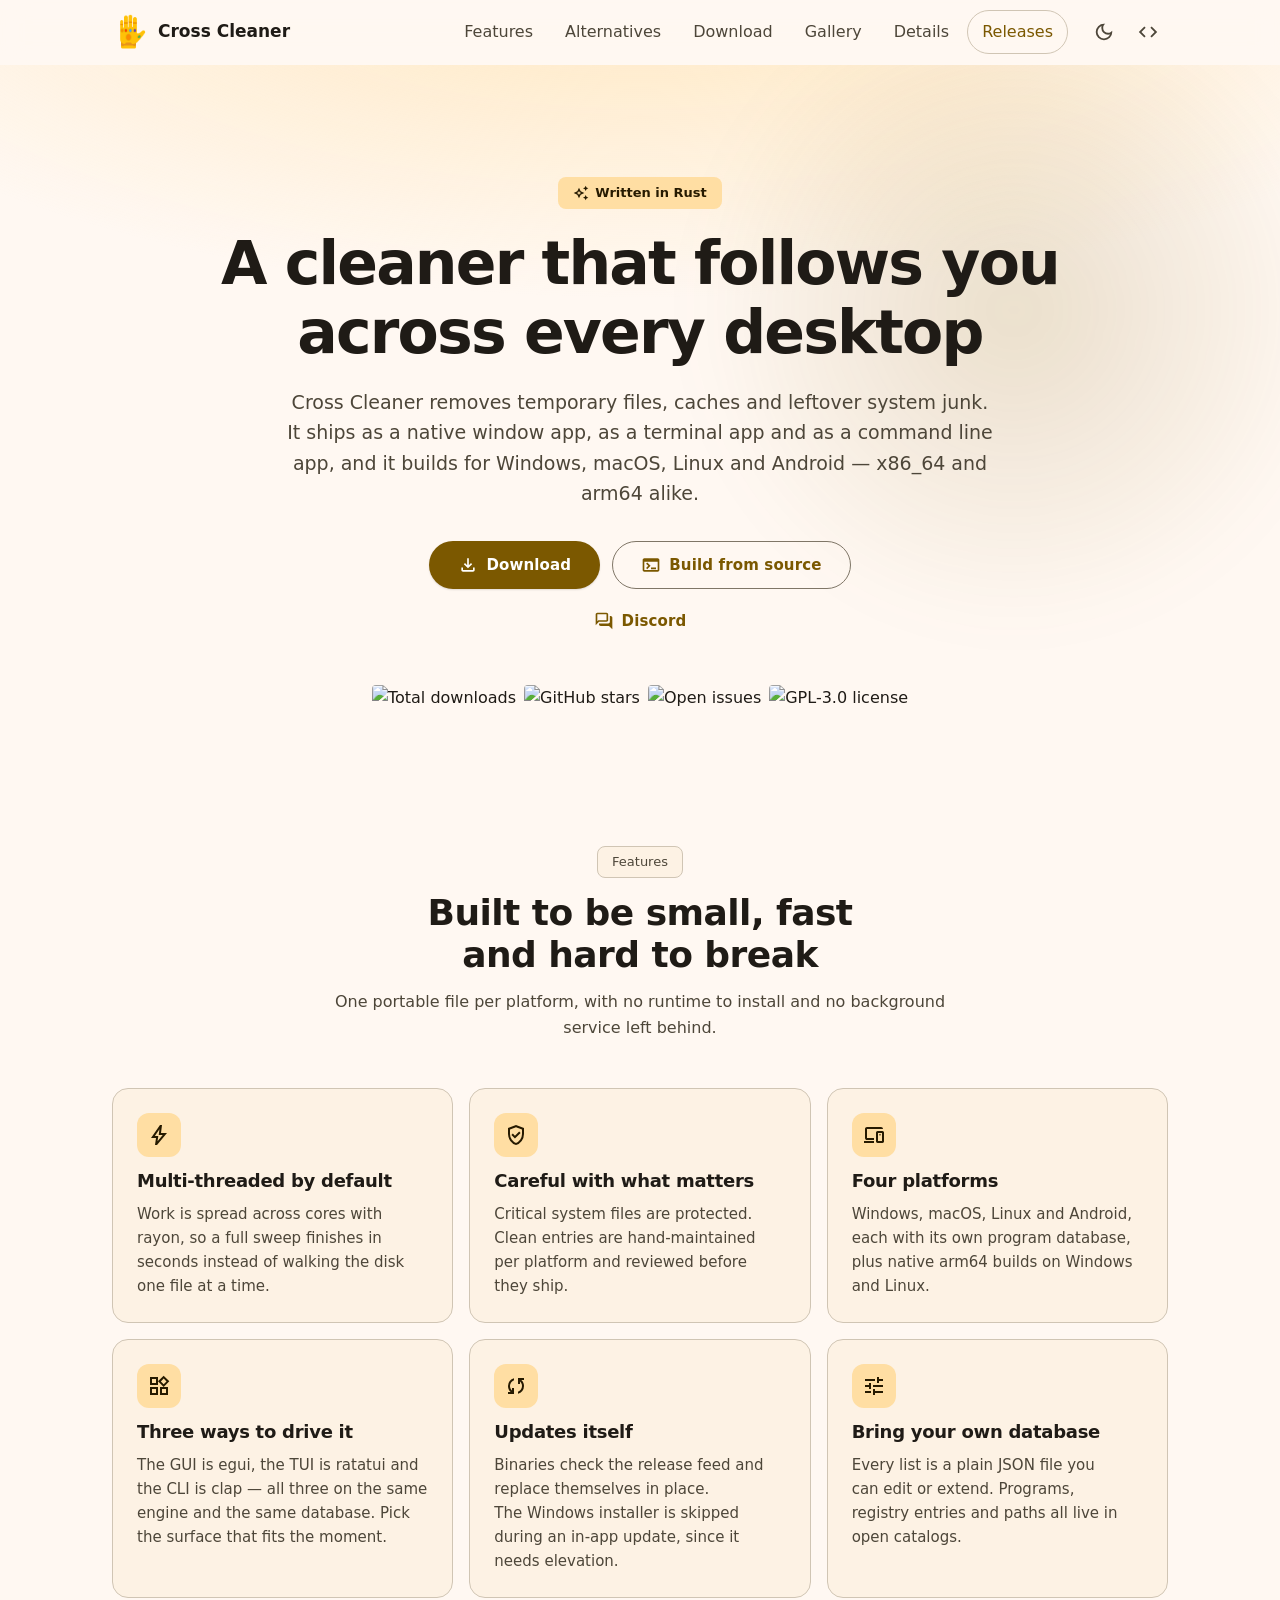
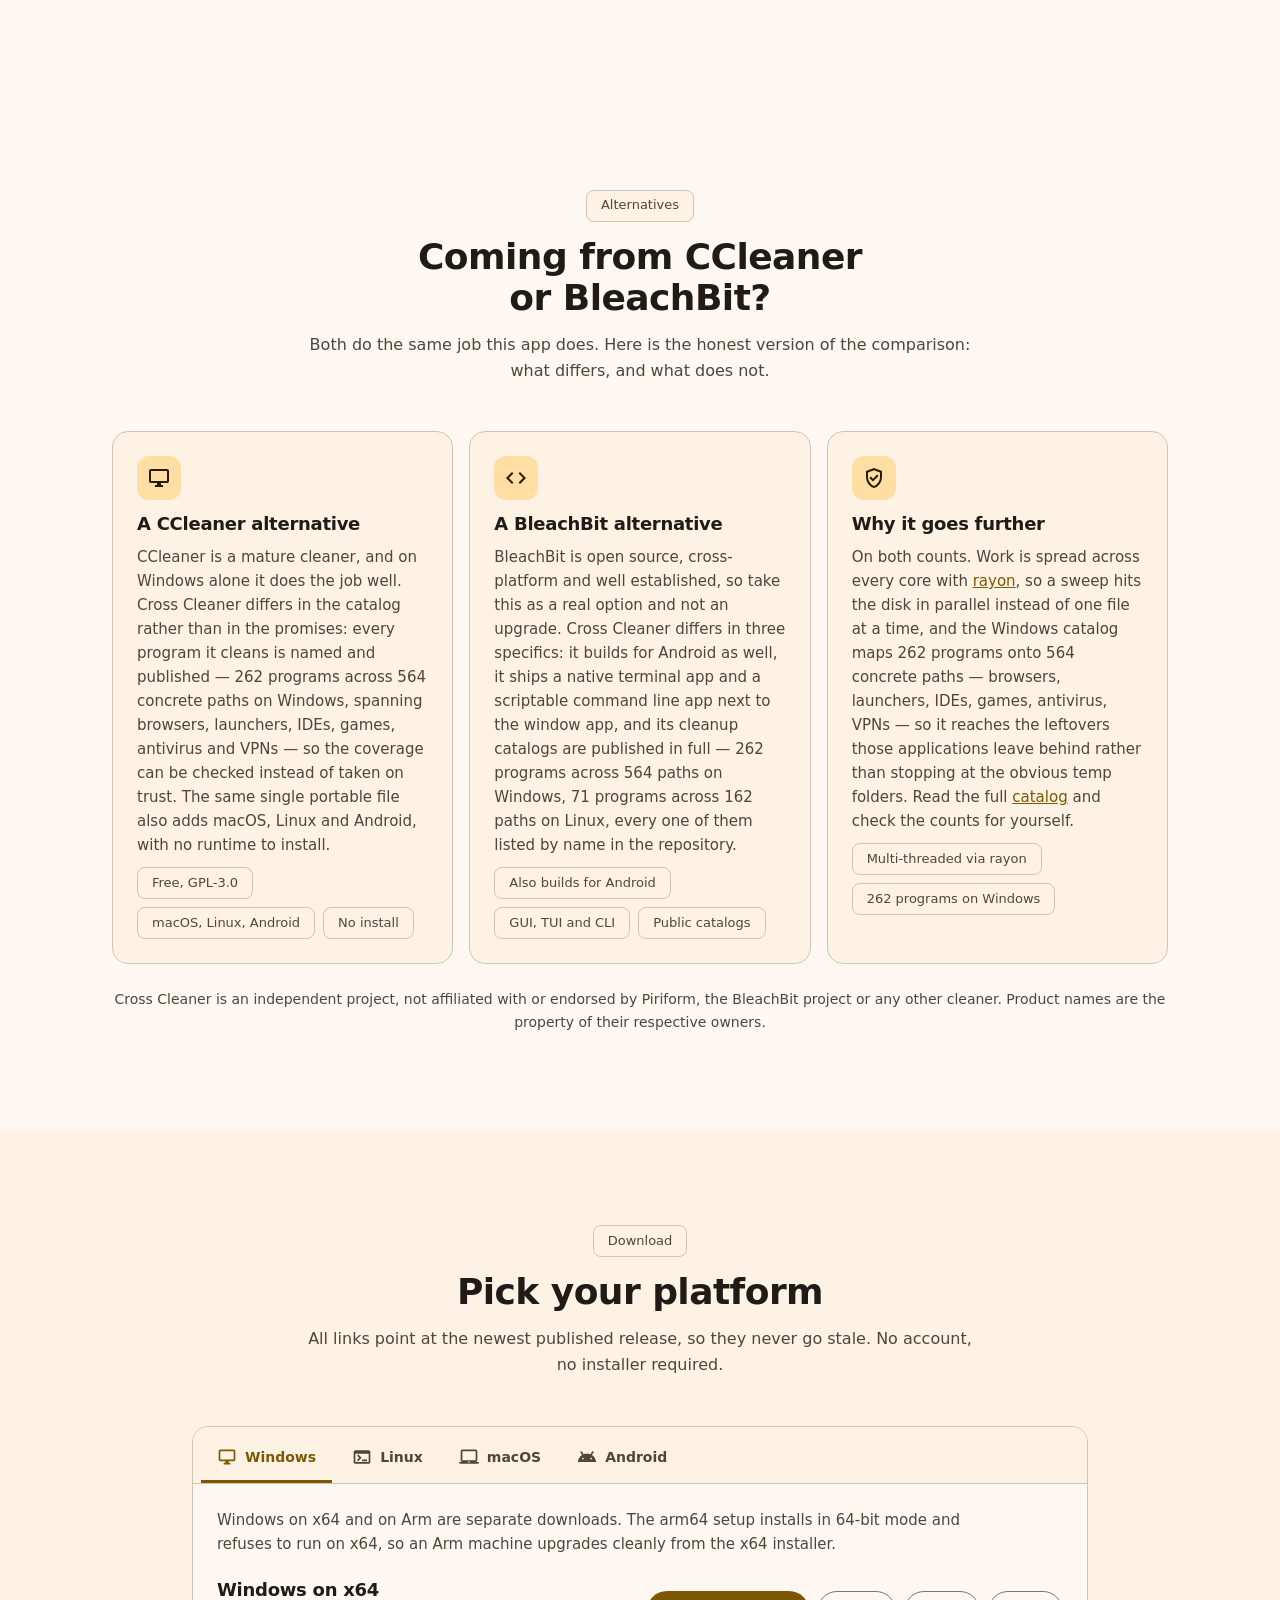
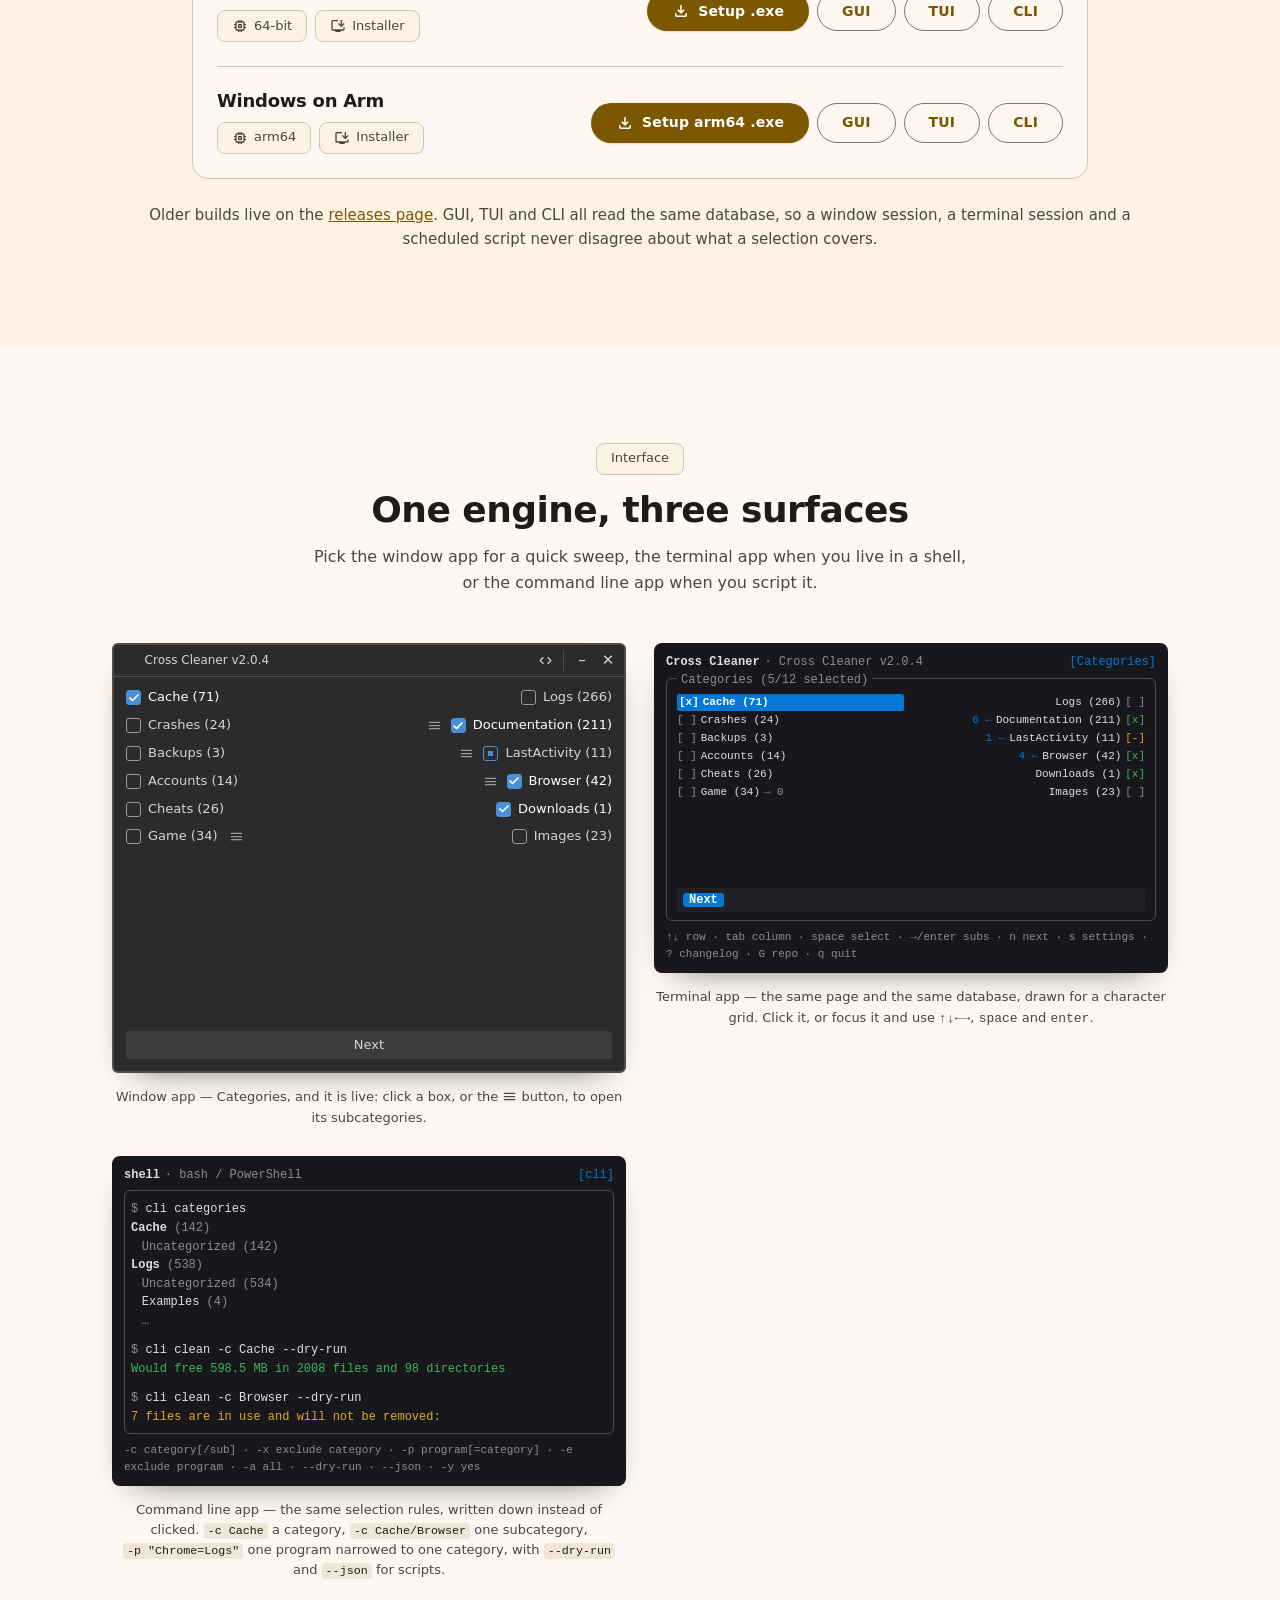
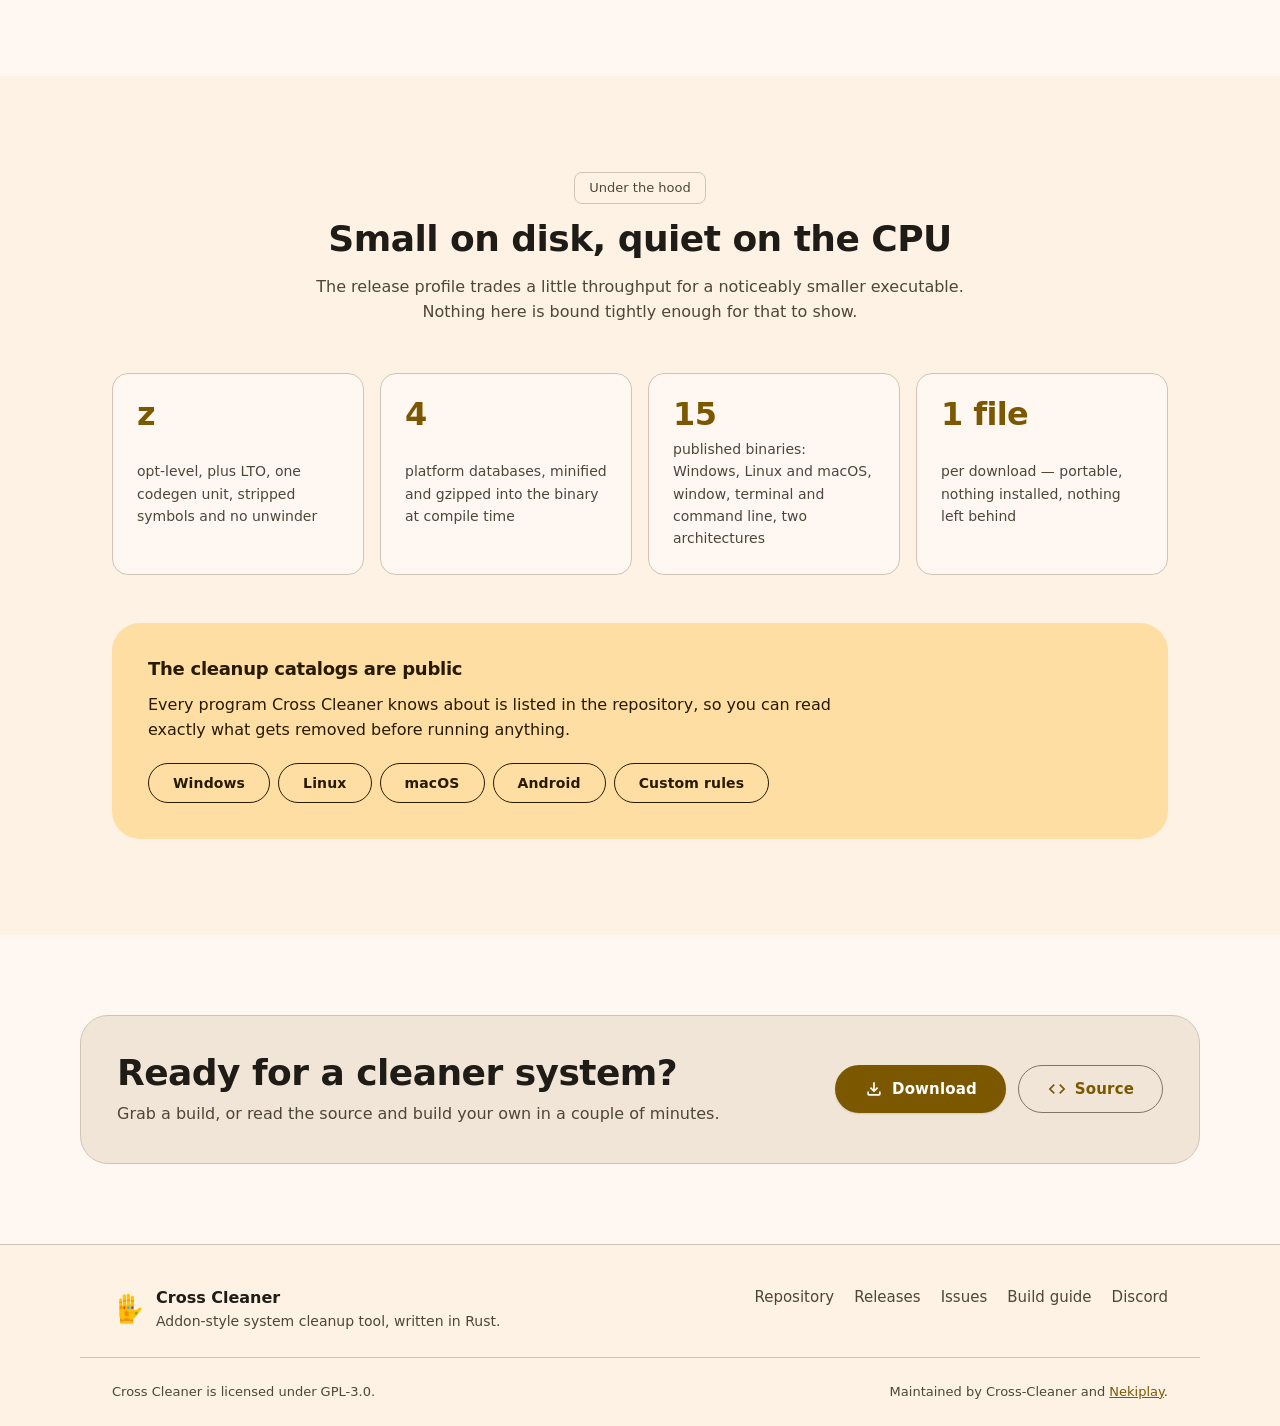
==== commit 20a19496: "update links" ====
--- a/index.html
+++ b/index.html
@@ -91,12 +91,6 @@
   <symbol id="i-download" viewBox="0 -960 960 960"><path d="M480-320 280-520l56-58 104 104v-326h80v326l104-104 56 58-200 200ZM240-160q-33 0-56.5-23.5T160-240v-120h80v120h480v-120h80v120q0 33-23.5 56.5T720-160H240Z"/></symbol>
   <symbol id="i-terminal" viewBox="0 -960 960 960"><path d="M160-160q-33 0-56.5-23.5T80-240v-480q0-33 23.5-56.5T160-800h640q33 0 56.5 23.5T880-720v480q0 33-23.5 56.5T800-160H160Zm0-80h640v-400H160v400Zm140-40-56-56 103-104-104-104 57-56 160 160-160 160Zm180 0v-80h240v80H480Z"/></symbol>
   <symbol id="i-forum" viewBox="0 -960 960 960"><path d="M880-80 720-240H320q-33 0-56.5-23.5T240-320v-40h440q33 0 56.5-23.5T760-440v-280h40q33 0 56.5 23.5T880-640v560ZM160-473l47-47h393v-280H160v327ZM80-280v-520q0-33 23.5-56.5T160-880h440q33 0 56.5 23.5T680-800v280q0 33-23.5 56.5T600-440H240L80-280Zm80-240v-280 280Z"/></symbol>
-  <!-- Reddit's own mark rather than a Material Symbol: no Material icon
-       reads as Reddit the way the logo does, and i-forum is already Discord's.
-       Simple Icons (CC0), drawn on a 0 0 24 24 grid instead of the 960 grid the
-       symbols above use. A <symbol> keeps its own viewBox, so both scales sit
-       side by side without a transform, and fill: currentColor themes it. -->
-  <symbol id="i-reddit" viewBox="0 0 24 24"><path d="M12 0C5.373 0 0 5.373 0 12c0 3.314 1.343 6.314 3.515 8.485l-2.286 2.286C.775 23.225 1.097 24 1.738 24H12c6.627 0 12-5.373 12-12S18.627 0 12 0Zm4.388 3.199c1.104 0 1.999.895 1.999 1.999 0 1.105-.895 2-1.999 2-.946 0-1.739-.657-1.947-1.539v.002c-1.147.162-2.032 1.15-2.032 2.341v.007c1.776.067 3.4.567 4.686 1.363.473-.363 1.064-.58 1.707-.58 1.547 0 2.802 1.254 2.802 2.802 0 1.117-.655 2.081-1.601 2.531-.088 3.256-3.637 5.876-7.997 5.876-4.361 0-7.905-2.617-7.998-5.87-.954-.447-1.614-1.415-1.614-2.538 0-1.548 1.255-2.802 2.803-2.802.645 0 1.239.218 1.712.585 1.275-.79 2.881-1.291 4.64-1.365v-.01c0-1.663 1.263-3.034 2.88-3.207.188-.911.993-1.595 1.959-1.595Zm-8.085 8.376c-.784 0-1.459.78-1.506 1.797-.047 1.016.64 1.429 1.426 1.429.786 0 1.371-.369 1.418-1.385.047-1.017-.553-1.841-1.338-1.841Zm7.406 0c-.786 0-1.385.824-1.338 1.841.047 1.017.634 1.385 1.418 1.385.785 0 1.473-.413 1.426-1.429-.046-1.017-.721-1.797-1.506-1.797Zm-3.703 4.013c-.974 0-1.907.048-2.77.135-.147.015-.241.168-.183.305.483 1.154 1.622 1.964 2.953 1.964 1.33 0 2.47-.81 2.953-1.964.057-.137-.037-.29-.184-.305-.863-.087-1.795-.135-2.769-.135Z"/></symbol>
   <symbol id="i-auto_awesome" viewBox="0 -960 960 960"><path d="m760-600-50-110-110-50 110-50 50-110 50 110 110 50-110 50-50 110Zm0 560-50-110-110-50 110-50 50-110 50 110 110 50-110 50-50 110ZM360-160 260-380 40-480l220-100 100-220 100 220 220 100-220 100-100 220Zm0-194 40-86 86-40-86-40-40-86-40 86-86 40 86 40 40 86Zm0-126Z"/></symbol>
   <symbol id="i-bolt" viewBox="0 -960 960 960"><path d="m422-232 207-248H469l29-227-185 267h139l-30 208ZM320-80l40-280H160l360-520h80l-40 320h240L400-80h-80Zm151-390Z"/></symbol>
   <symbol id="i-verified_user" viewBox="0 -960 960 960"><path d="m438-338 226-226-57-57-169 169-84-84-57 57 141 141Zm42 258q-139-35-229.5-159.5T160-516v-244l320-120 320 120v244q0 152-90.5 276.5T480-80Zm0-84q104-33 172-132t68-220v-189l-240-90-240 90v189q0 121 68 220t172 132Zm0-316Z"/></symbol>
@@ -185,9 +179,6 @@
       <div class="hero__community">
         <a class="btn btn--text btn--lg" href="https://discord.gg/wmJdUBaztX" rel="noopener">
           <svg class="icon" aria-hidden="true"><use href="#i-forum"></use></svg>Discord
-        </a>
-        <a class="btn btn--text btn--lg" href="https://www.reddit.com/r/Cross_Cleaner" rel="noopener">
-          <svg class="icon" aria-hidden="true"><use href="#i-reddit"></use></svg>Reddit
         </a>
       </div>
 
@@ -434,10 +425,10 @@
         <div class="download__panel" role="tabpanel" id="panel-linux" aria-labelledby="tab-linux" hidden>
           <p class="download__note">
             Portable binaries, or ready-made packages: the .deb installs through
-            apt, the AppImage runs in place. Audio needs ALSA headers only if you
-            build from source. The packages are built without self-update on
-            purpose, so apt owns the installed version and upgrades go through
-            the package manager.
+            apt, the AUR package installs through pacman, the AppImage runs in
+            place. Audio needs ALSA headers only if you build from source. The
+            packages are built without self-update on purpose, so the package
+            manager owns the installed version and upgrades go through it.
           </p>
           <div class="download__row">
             <div class="download__kind">
@@ -485,6 +476,31 @@
               </a>
             </div>
           </div>
+
+          <hr class="divider">
+
+          <div class="download__row">
+            <div class="download__kind">
+              <h3>Arch Linux</h3>
+              <div class="chips">
+                <span class="chip"><svg class="icon" aria-hidden="true"><use href="#i-terminal"></use></svg>AUR</span>
+                <span class="chip"><svg class="icon" aria-hidden="true"><use href="#i-install_desktop"></use></svg>Package</span>
+              </div>
+            </div>
+            <div class="download__links">
+              <a class="btn btn--filled" href="https://aur.archlinux.org/packages/cross-cleaner-bin" rel="noopener">
+                <svg class="icon" aria-hidden="true"><use href="#i-download"></use></svg>AUR package
+              </a>
+            </div>
+          </div>
+
+          <p class="download__note">
+            Build and install through your AUR helper &mdash; for example
+            <code>yay -S cross-cleaner</code> &mdash; or install the package
+            <code>cross-cleaner</code> with <code>pacman -U</code>. Review the
+            <a href="https://aur.archlinux.org/cgit/aur.git/tree/PKGBUILD?h=cross-cleaner-bin" rel="noopener">PKGBUILD</a>
+            before you build, as always with the AUR.
+          </p>
         </div>
 
         <div class="download__panel" role="tabpanel" id="panel-macos" aria-labelledby="tab-macos" hidden>
@@ -781,7 +797,6 @@
       <a href="https://github.com/Cross-Cleaner/Cross-Cleaner/issues" rel="noopener">Issues</a>
       <a href="https://github.com/Cross-Cleaner/Cross-Cleaner/blob/main/BUILD.md" rel="noopener">Build guide</a>
       <a href="https://discord.gg/wmJdUBaztX" rel="noopener">Discord</a>
-      <a href="https://www.reddit.com/r/Cross_Cleaner" rel="noopener">Reddit</a>
     </nav>
   </div>
   <div class="wrap footer__legal">
--- a/assets/css/styles.css
+++ b/assets/css/styles.css
@@ -636,7 +636,8 @@
 /* Flags in a caption are code, so they get the monospace face rather than the
    serif-ish default: `-c Cache/Browser` has to read as one token. */
 .mock figcaption code,
-.section__note code {
+.section__note code,
+.download__note code {
   font-family: var(--font-mono);
   font-size: 0.9em;
   padding: 0.1em 0.35em;
